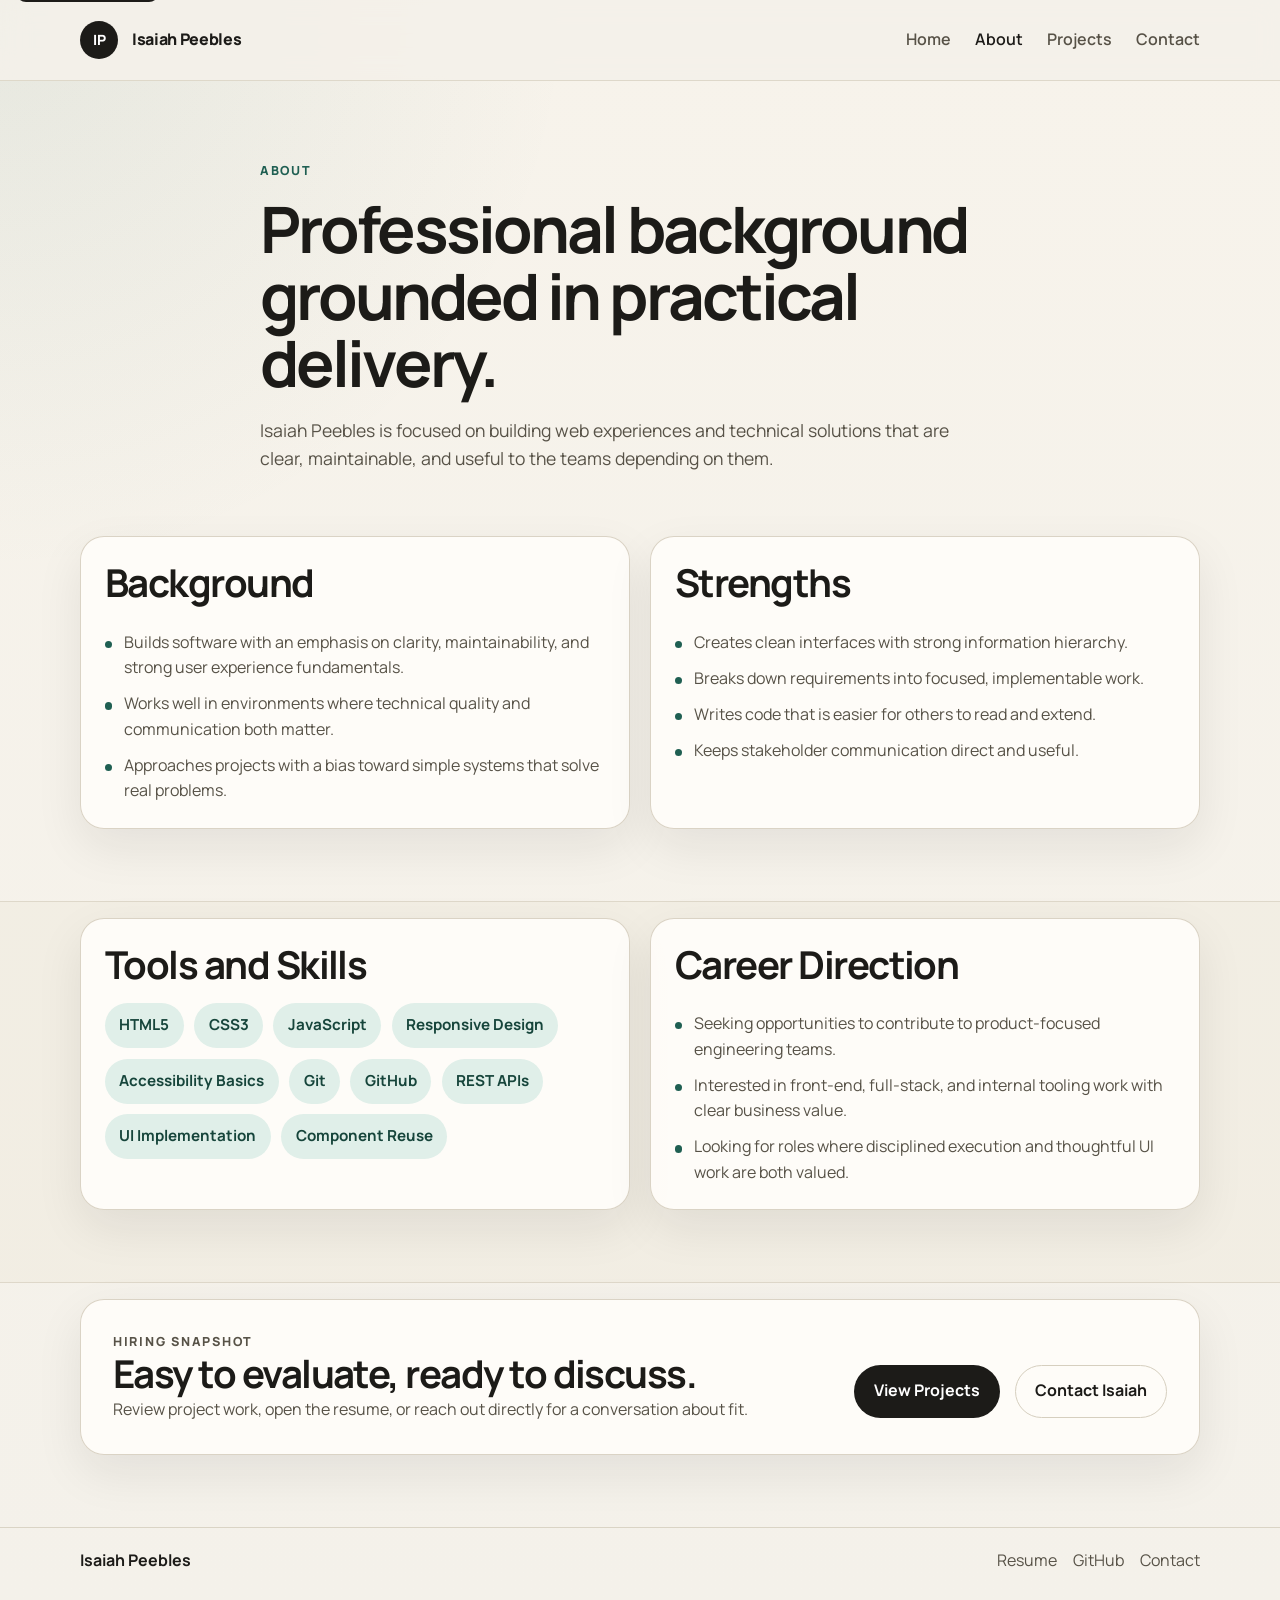
==== about.html @ ed0a2c2c "add initial website structure" ====
<!DOCTYPE html>
<html lang="en">
<head>
  <meta charset="UTF-8">
  <meta name="viewport" content="width=device-width, initial-scale=1.0">
  <meta name="description" content="Learn more about Isaiah Peebles, his strengths, tools, and professional direction.">
  <title>About | Isaiah Peebles</title>
  <link rel="preconnect" href="https://fonts.googleapis.com">
  <link rel="preconnect" href="https://fonts.gstatic.com" crossorigin>
  <link href="https://fonts.googleapis.com/css2?family=Manrope:wght@400;500;600;700;800&display=swap" rel="stylesheet">
  <link rel="stylesheet" href="css/styles.css">
  <script defer src="js/main.js"></script>
</head>
<body data-page="about">
  <a class="skip-link" href="#main">Skip to content</a>
  <header class="site-header">
    <div class="container header-inner">
      <a class="brand" href="index.html" aria-label="Isaiah Peebles home">
        <span class="brand-mark">IP</span>
        <span class="brand-text">Isaiah Peebles</span>
      </a>
      <button class="nav-toggle" type="button" aria-expanded="false" aria-controls="site-nav" aria-label="Open navigation">
        <span></span>
        <span></span>
        <span></span>
      </button>
      <nav class="site-nav" id="site-nav" aria-label="Primary">
        <a href="index.html">Home</a>
        <a href="about.html">About</a>
        <a href="projects.html">Projects</a>
        <a href="contact.html">Contact</a>
      </nav>
    </div>
  </header>

  <main id="main">
    <section class="page-hero">
      <div class="container narrow">
        <p class="eyebrow">About</p>
        <h1>Professional background grounded in practical delivery.</h1>
        <p class="lead">
          Isaiah Peebles is focused on building web experiences and technical solutions that are clear, maintainable, and useful to the teams depending on them.
        </p>
      </div>
    </section>

    <section class="section">
      <div class="container two-column">
        <article class="content-block">
          <h2>Background</h2>
          <ul class="detail-list">
            <li>Builds software with an emphasis on clarity, maintainability, and strong user experience fundamentals.</li>
            <li>Works well in environments where technical quality and communication both matter.</li>
            <li>Approaches projects with a bias toward simple systems that solve real problems.</li>
          </ul>
        </article>
        <article class="content-block">
          <h2>Strengths</h2>
          <ul class="detail-list">
            <li>Creates clean interfaces with strong information hierarchy.</li>
            <li>Breaks down requirements into focused, implementable work.</li>
            <li>Writes code that is easier for others to read and extend.</li>
            <li>Keeps stakeholder communication direct and useful.</li>
          </ul>
        </article>
      </div>
    </section>

    <section class="section section-muted">
      <div class="container two-column">
        <article class="content-block">
          <h2>Tools and Skills</h2>
          <ul class="chip-list">
            <li>HTML5</li>
            <li>CSS3</li>
            <li>JavaScript</li>
            <li>Responsive Design</li>
            <li>Accessibility Basics</li>
            <li>Git</li>
            <li>GitHub</li>
            <li>REST APIs</li>
            <li>UI Implementation</li>
            <li>Component Reuse</li>
          </ul>
        </article>
        <article class="content-block">
          <h2>Career Direction</h2>
          <ul class="detail-list">
            <li>Seeking opportunities to contribute to product-focused engineering teams.</li>
            <li>Interested in front-end, full-stack, and internal tooling work with clear business value.</li>
            <li>Looking for roles where disciplined execution and thoughtful UI work are both valued.</li>
          </ul>
        </article>
      </div>
    </section>

    <section class="section">
      <div class="container callout">
        <div>
          <p class="eyebrow">Hiring Snapshot</p>
          <h2>Easy to evaluate, ready to discuss.</h2>
          <p>Review project work, open the resume, or reach out directly for a conversation about fit.</p>
        </div>
        <div class="callout-actions">
          <a class="button button-primary" href="projects.html">View Projects</a>
          <a class="button button-secondary" href="contact.html">Contact Isaiah</a>
        </div>
      </div>
    </section>
  </main>

  <footer class="site-footer">
    <div class="container footer-inner">
      <p>Isaiah Peebles</p>
      <div class="footer-links">
        <a href="assets/resume.pdf" target="_blank" rel="noopener">Resume</a>
        <a href="https://github.com/your-github-username" target="_blank" rel="noopener">GitHub</a>
        <a href="contact.html">Contact</a>
      </div>
    </div>
  </footer>
</body>
</html>
---- css/styles.css ----
:root {
  --bg: #f4f1ea;
  --surface: #fffdfa;
  --surface-strong: #ffffff;
  --surface-muted: #ece6da;
  --text: #1c1b18;
  --text-soft: #575247;
  --line: #d6cfbf;
  --accent: #1f5f52;
  --accent-strong: #16453b;
  --accent-soft: #e0efe9;
  --shadow: 0 18px 48px rgba(28, 27, 24, 0.08);
  --radius-lg: 24px;
  --radius-md: 16px;
  --radius-sm: 10px;
  --container: 1120px;
}

*,
*::before,
*::after {
  box-sizing: border-box;
}

html {
  scroll-behavior: smooth;
}

body {
  margin: 0;
  font-family: "Manrope", sans-serif;
  background:
    radial-gradient(circle at top left, rgba(31, 95, 82, 0.08), transparent 28%),
    linear-gradient(180deg, #f7f3eb 0%, #f4f1ea 100%);
  color: var(--text);
  line-height: 1.6;
}

img {
  max-width: 100%;
  display: block;
}

a {
  color: inherit;
  text-decoration: none;
}

button,
input,
textarea {
  font: inherit;
}

.skip-link {
  position: absolute;
  left: 1rem;
  top: -3rem;
  background: var(--text);
  color: #fff;
  padding: 0.75rem 1rem;
  border-radius: var(--radius-sm);
  z-index: 100;
}

.skip-link:focus {
  top: 1rem;
}

.container {
  width: min(calc(100% - 2rem), var(--container));
  margin: 0 auto;
}

.narrow {
  max-width: 760px;
}

.site-header {
  position: sticky;
  top: 0;
  z-index: 20;
  backdrop-filter: blur(14px);
  background: rgba(244, 241, 234, 0.88);
  border-bottom: 1px solid rgba(214, 207, 191, 0.75);
}

.header-inner {
  display: flex;
  align-items: center;
  justify-content: space-between;
  min-height: 80px;
  gap: 1rem;
}

.brand {
  display: inline-flex;
  align-items: center;
  gap: 0.85rem;
  font-weight: 800;
  letter-spacing: -0.02em;
}

.brand-mark {
  display: inline-grid;
  place-items: center;
  width: 2.4rem;
  height: 2.4rem;
  border-radius: 50%;
  background: var(--text);
  color: #fff;
  font-size: 0.88rem;
}

.brand-text {
  font-size: 1rem;
}

.site-nav {
  display: flex;
  align-items: center;
  gap: 1.5rem;
}

.site-nav a {
  color: var(--text-soft);
  font-weight: 600;
}

.site-nav a:hover,
.site-nav a:focus-visible,
.site-nav a.is-active {
  color: var(--text);
}

.nav-toggle {
  display: none;
  width: 3rem;
  height: 3rem;
  border: 1px solid var(--line);
  border-radius: 50%;
  background: var(--surface);
  padding: 0.7rem;
  cursor: pointer;
}

.nav-toggle span {
  display: block;
  width: 100%;
  height: 2px;
  margin: 0.22rem 0;
  background: var(--text);
}

.hero,
.page-hero {
  padding: 5rem 0 3rem;
}

.hero-grid {
  display: grid;
  grid-template-columns: minmax(0, 1.45fr) minmax(280px, 0.95fr);
  gap: 2rem;
  align-items: stretch;
}

.hero-copy h1,
.page-hero h1 {
  margin: 0;
  font-size: clamp(2.3rem, 5vw, 4.6rem);
  line-height: 1.05;
  letter-spacing: -0.045em;
}

.hero-text,
.lead {
  margin: 1.25rem 0 0;
  font-size: 1.1rem;
  color: var(--text-soft);
  max-width: 64ch;
}

.eyebrow {
  margin: 0 0 0.85rem;
  text-transform: uppercase;
  letter-spacing: 0.14em;
  font-size: 0.78rem;
  font-weight: 800;
  color: var(--accent);
}

.hero-actions,
.callout-actions {
  display: flex;
  flex-wrap: wrap;
  gap: 0.9rem;
  margin-top: 1.75rem;
}

.button {
  display: inline-flex;
  align-items: center;
  justify-content: center;
  min-height: 3rem;
  padding: 0.8rem 1.2rem;
  border-radius: 999px;
  border: 1px solid transparent;
  font-weight: 700;
  transition: transform 0.18s ease, background-color 0.18s ease, border-color 0.18s ease;
}

.button:hover,
.button:focus-visible {
  transform: translateY(-1px);
}

.button-primary {
  background: var(--text);
  color: #fff;
}

.button-primary:hover,
.button-primary:focus-visible {
  background: #0d0d0b;
}

.button-secondary {
  background: transparent;
  border-color: var(--line);
  color: var(--text);
}

.button-secondary:hover,
.button-secondary:focus-visible {
  background: rgba(255, 255, 255, 0.55);
}

.hero-points,
.meta-list,
.detail-list,
.contact-list {
  margin: 1.5rem 0 0;
  padding: 0;
  list-style: none;
}

.hero-points li,
.meta-list li,
.detail-list li {
  position: relative;
  padding-left: 1.2rem;
  color: var(--text-soft);
}

.hero-points li + li,
.meta-list li + li,
.detail-list li + li {
  margin-top: 0.65rem;
}

.hero-points li::before,
.meta-list li::before,
.detail-list li::before {
  content: "";
  position: absolute;
  left: 0;
  top: 0.7rem;
  width: 0.45rem;
  height: 0.45rem;
  border-radius: 50%;
  background: var(--accent);
}

.panel-card,
.card,
.skill-card,
.content-block,
.project-card,
.contact-card,
.callout {
  background: rgba(255, 253, 250, 0.9);
  border: 1px solid rgba(214, 207, 191, 0.9);
  border-radius: var(--radius-lg);
  box-shadow: var(--shadow);
}

.panel-card,
.content-block,
.contact-card {
  padding: 1.5rem;
}

.panel-label,
.card-tag {
  margin: 0 0 0.85rem;
  font-size: 0.82rem;
  font-weight: 800;
  color: var(--accent);
  text-transform: uppercase;
  letter-spacing: 0.12em;
}

.stat-list {
  list-style: none;
  margin: 0;
  padding: 0;
}

.stat-list li + li {
  margin-top: 1rem;
  padding-top: 1rem;
  border-top: 1px solid var(--line);
}

.stat-list strong,
.contact-list span {
  display: block;
  margin-bottom: 0.2rem;
}

.stat-list span,
.contact-list a,
.form-note {
  color: var(--text-soft);
}

.section {
  padding: 1rem 0 4.5rem;
}

.section-muted {
  background: rgba(236, 230, 218, 0.42);
  border-top: 1px solid rgba(214, 207, 191, 0.7);
  border-bottom: 1px solid rgba(214, 207, 191, 0.7);
}

.section-heading {
  display: flex;
  align-items: end;
  justify-content: space-between;
  gap: 1rem;
  margin-bottom: 1.5rem;
}

.section-heading h2,
.content-block h2,
.contact-card h2,
.project-head h2,
.callout h2 {
  margin: 0;
  font-size: clamp(1.6rem, 3vw, 2.4rem);
  line-height: 1.15;
  letter-spacing: -0.04em;
}

.text-link {
  font-weight: 700;
  color: var(--accent-strong);
}

.card-grid,
.skill-grid,
.two-column,
.contact-grid {
  display: grid;
  gap: 1.25rem;
}

.card-grid {
  grid-template-columns: repeat(3, minmax(0, 1fr));
}

.skill-grid,
.two-column,
.contact-grid {
  grid-template-columns: repeat(2, minmax(0, 1fr));
}

.card,
.skill-card {
  padding: 1.5rem;
}

.card h3,
.skill-card h3,
.project-grid h3 {
  margin: 0 0 0.7rem;
  font-size: 1.1rem;
}

.card p,
.skill-card p,
.project-grid p,
.content-block p,
.callout p {
  margin: 0;
  color: var(--text-soft);
}

.chip-list {
  display: flex;
  flex-wrap: wrap;
  gap: 0.65rem;
  list-style: none;
  padding: 0;
  margin: 1rem 0 0;
}

.chip-list li {
  padding: 0.65rem 0.9rem;
  border-radius: 999px;
  background: var(--accent-soft);
  color: var(--accent-strong);
  font-weight: 700;
  font-size: 0.95rem;
}

.callout {
  display: flex;
  align-items: center;
  justify-content: space-between;
  gap: 1.5rem;
  padding: 2rem;
}

.project-list {
  display: grid;
  gap: 1.5rem;
}

.project-card {
  padding: 1.75rem;
}

.project-head {
  margin-bottom: 1.25rem;
}

.project-grid {
  display: grid;
  grid-template-columns: repeat(2, minmax(0, 1fr));
  gap: 1.25rem;
}

.project-grid div {
  padding: 1.1rem;
  border-radius: var(--radius-md);
  background: rgba(255, 255, 255, 0.72);
  border: 1px solid rgba(214, 207, 191, 0.8);
}

.contact-list li + li {
  margin-top: 1rem;
}

.contact-form {
  display: grid;
  gap: 0.85rem;
  margin-top: 1rem;
}

.contact-form label {
  font-weight: 700;
}

.contact-form input,
.contact-form textarea {
  width: 100%;
  padding: 0.85rem 1rem;
  border-radius: 14px;
  border: 1px solid var(--line);
  background: var(--surface-strong);
  color: var(--text);
}

.contact-form input:focus,
.contact-form textarea:focus {
  outline: 2px solid rgba(31, 95, 82, 0.22);
  border-color: var(--accent);
}

.site-footer {
  border-top: 1px solid rgba(214, 207, 191, 0.85);
  padding: 1.25rem 0 2rem;
}

.footer-inner {
  display: flex;
  align-items: center;
  justify-content: space-between;
  gap: 1rem;
}

.footer-inner p {
  margin: 0;
  font-weight: 700;
}

.footer-links {
  display: flex;
  flex-wrap: wrap;
  gap: 1rem;
  color: var(--text-soft);
}

@media (max-width: 900px) {
  .hero-grid,
  .card-grid,
  .skill-grid,
  .two-column,
  .project-grid,
  .contact-grid,
  .callout {
    grid-template-columns: 1fr;
  }

  .callout {
    display: grid;
  }
}

@media (max-width: 760px) {
  .nav-toggle {
    display: inline-block;
  }

  .site-nav {
    position: absolute;
    left: 1rem;
    right: 1rem;
    top: calc(100% + 0.75rem);
    display: none;
    flex-direction: column;
    align-items: flex-start;
    padding: 1rem;
    background: rgba(255, 253, 250, 0.98);
    border: 1px solid var(--line);
    border-radius: var(--radius-md);
    box-shadow: var(--shadow);
  }

  .site-nav.is-open {
    display: flex;
  }

  .section-heading,
  .footer-inner {
    align-items: flex-start;
    flex-direction: column;
  }

  .hero,
  .page-hero {
    padding-top: 3.75rem;
  }
}

@media (max-width: 520px) {
  .container {
    width: min(calc(100% - 1.25rem), var(--container));
  }

  .panel-card,
  .card,
  .skill-card,
  .content-block,
  .project-card,
  .contact-card,
  .callout {
    padding: 1.2rem;
    border-radius: 20px;
  }
}
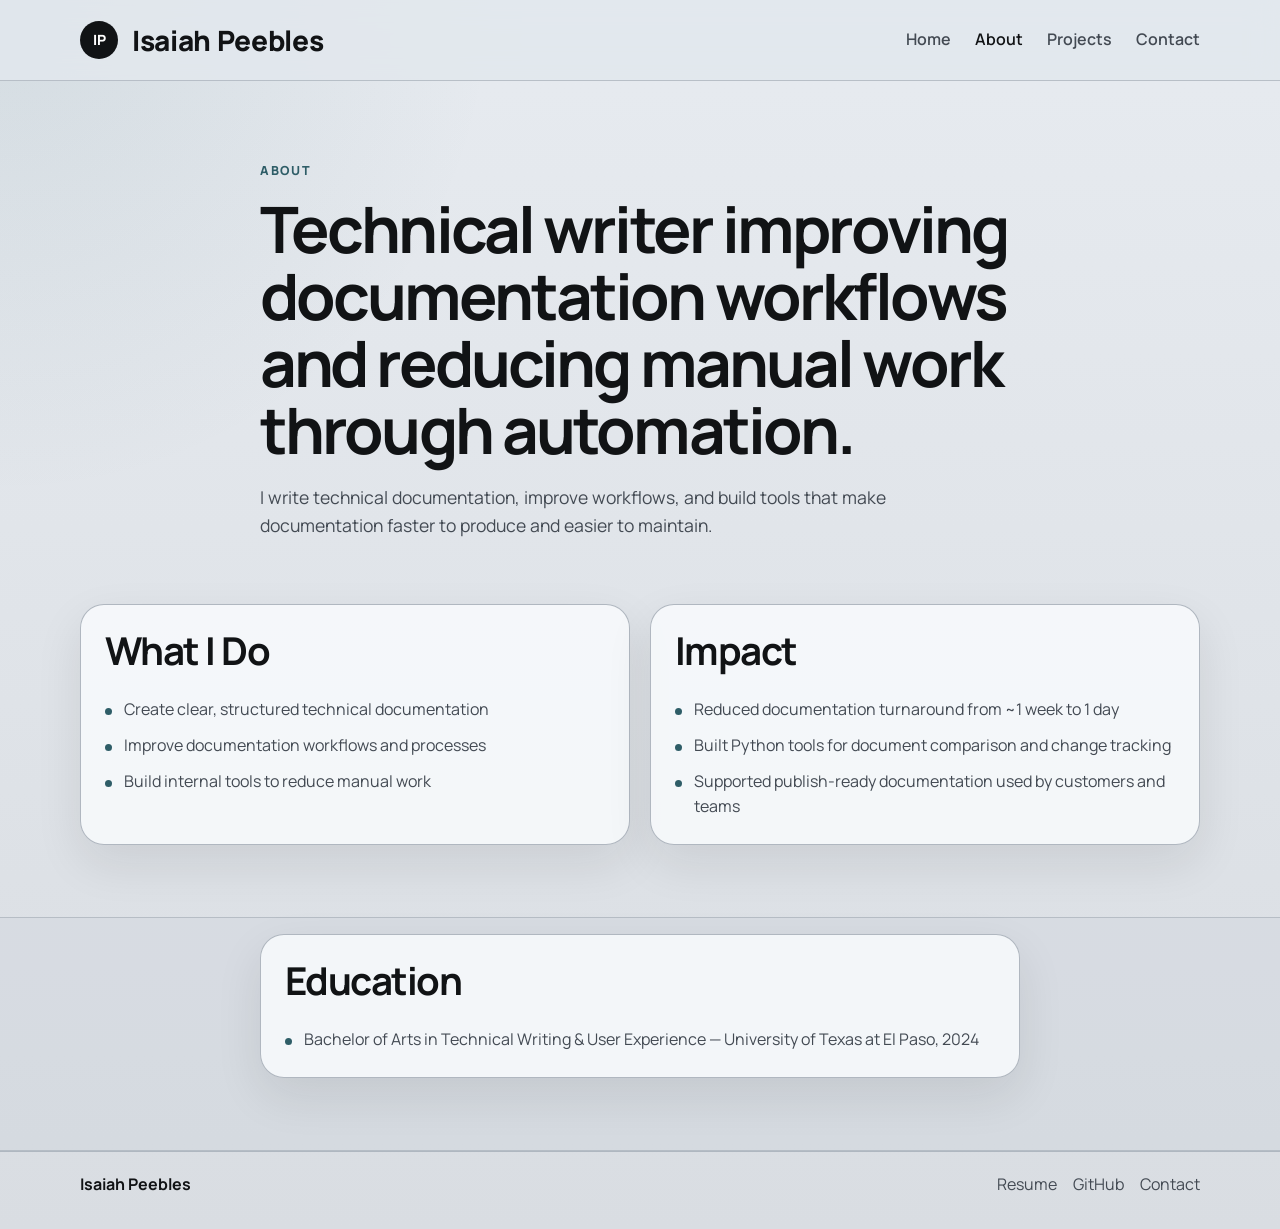
==== commit f85fb974: "Updated Content within webpage." ====
--- a/about.html
+++ b/about.html
@@ -1,123 +1,109 @@
-<!DOCTYPE html>
+<!doctype html>
 <html lang="en">
-<head>
-  <meta charset="UTF-8">
-  <meta name="viewport" content="width=device-width, initial-scale=1.0">
-  <meta name="description" content="Learn more about Isaiah Peebles, his strengths, tools, and professional direction.">
-  <title>About | Isaiah Peebles</title>
-  <link rel="preconnect" href="https://fonts.googleapis.com">
-  <link rel="preconnect" href="https://fonts.gstatic.com" crossorigin>
-  <link href="https://fonts.googleapis.com/css2?family=Manrope:wght@400;500;600;700;800&display=swap" rel="stylesheet">
-  <link rel="stylesheet" href="css/styles.css">
-  <script defer src="js/main.js"></script>
-</head>
-<body data-page="about">
-  <a class="skip-link" href="#main">Skip to content</a>
-  <header class="site-header">
-    <div class="container header-inner">
-      <a class="brand" href="index.html" aria-label="Isaiah Peebles home">
-        <span class="brand-mark">IP</span>
-        <span class="brand-text">Isaiah Peebles</span>
-      </a>
-      <button class="nav-toggle" type="button" aria-expanded="false" aria-controls="site-nav" aria-label="Open navigation">
-        <span></span>
-        <span></span>
-        <span></span>
-      </button>
-      <nav class="site-nav" id="site-nav" aria-label="Primary">
-        <a href="index.html">Home</a>
-        <a href="about.html">About</a>
-        <a href="projects.html">Projects</a>
-        <a href="contact.html">Contact</a>
-      </nav>
-    </div>
-  </header>
+  <head>
+    <meta charset="UTF-8" />
+    <meta name="viewport" content="width=device-width, initial-scale=1.0" />
+    <meta
+      name="description"
+      content="Isaiah Peebles — Technical writer focused on documentation, workflow improvement, and automation."
+    />
+    <title>About | Isaiah Peebles</title>
+    <link rel="preconnect" href="https://fonts.googleapis.com" />
+    <link rel="preconnect" href="https://fonts.gstatic.com" crossorigin />
+    <link
+      href="https://fonts.googleapis.com/css2?family=Manrope:wght@400;500;600;700;800&display=swap"
+      rel="stylesheet"
+    />
+    <link rel="stylesheet" href="css/styles.css" />
+    <script defer src="js/main.js"></script>
+  </head>
+  <body data-page="about">
+    <header class="site-header">
+      <div class="container header-inner">
+        <a class="brand" href="index.html">
+          <span class="brand-mark">IP</span>
+          <span class="brand-text">Isaiah Peebles</span>
+        </a>
+        <button class="nav-toggle" type="button">
+          <span></span>
+          <span></span>
+          <span></span>
+        </button>
+        <nav class="site-nav">
+          <a href="index.html">Home</a>
+          <a href="about.html">About</a>
+          <a href="projects.html">Projects</a>
+          <a href="contact.html">Contact</a>
+        </nav>
+      </div>
+    </header>
 
-  <main id="main">
-    <section class="page-hero">
-      <div class="container narrow">
-        <p class="eyebrow">About</p>
-        <h1>Professional background grounded in practical delivery.</h1>
-        <p class="lead">
-          Isaiah Peebles is focused on building web experiences and technical solutions that are clear, maintainable, and useful to the teams depending on them.
-        </p>
-      </div>
-    </section>
+    <main id="main">
+      <section class="page-hero">
+        <div class="container narrow">
+          <p class="eyebrow">About</p>
+          <h1>
+            Technical writer improving documentation workflows and reducing
+            manual work through automation.
+          </h1>
+          <p class="lead">
+            I write technical documentation, improve workflows, and build tools
+            that make documentation faster to produce and easier to maintain.
+          </p>
+        </div>
+      </section>
 
-    <section class="section">
-      <div class="container two-column">
-        <article class="content-block">
-          <h2>Background</h2>
-          <ul class="detail-list">
-            <li>Builds software with an emphasis on clarity, maintainability, and strong user experience fundamentals.</li>
-            <li>Works well in environments where technical quality and communication both matter.</li>
-            <li>Approaches projects with a bias toward simple systems that solve real problems.</li>
-          </ul>
-        </article>
-        <article class="content-block">
-          <h2>Strengths</h2>
-          <ul class="detail-list">
-            <li>Creates clean interfaces with strong information hierarchy.</li>
-            <li>Breaks down requirements into focused, implementable work.</li>
-            <li>Writes code that is easier for others to read and extend.</li>
-            <li>Keeps stakeholder communication direct and useful.</li>
-          </ul>
-        </article>
-      </div>
-    </section>
+      <section class="section">
+        <div class="container two-column">
+          <article class="content-block">
+            <h2>What I Do</h2>
+            <ul class="detail-list">
+              <li>Create clear, structured technical documentation</li>
+              <li>Improve documentation workflows and processes</li>
+              <li>Build internal tools to reduce manual work</li>
+            </ul>
+          </article>
 
-    <section class="section section-muted">
-      <div class="container two-column">
-        <article class="content-block">
-          <h2>Tools and Skills</h2>
-          <ul class="chip-list">
-            <li>HTML5</li>
-            <li>CSS3</li>
-            <li>JavaScript</li>
-            <li>Responsive Design</li>
-            <li>Accessibility Basics</li>
-            <li>Git</li>
-            <li>GitHub</li>
-            <li>REST APIs</li>
-            <li>UI Implementation</li>
-            <li>Component Reuse</li>
-          </ul>
-        </article>
-        <article class="content-block">
-          <h2>Career Direction</h2>
-          <ul class="detail-list">
-            <li>Seeking opportunities to contribute to product-focused engineering teams.</li>
-            <li>Interested in front-end, full-stack, and internal tooling work with clear business value.</li>
-            <li>Looking for roles where disciplined execution and thoughtful UI work are both valued.</li>
-          </ul>
-        </article>
-      </div>
-    </section>
+          <article class="content-block">
+            <h2>Impact</h2>
+            <ul class="detail-list">
+              <li>Reduced documentation turnaround from ~1 week to 1 day</li>
+              <li>
+                Built Python tools for document comparison and change tracking
+              </li>
+              <li>
+                Supported publish-ready documentation used by customers and
+                teams
+              </li>
+            </ul>
+          </article>
+        </div>
+      </section>
 
-    <section class="section">
-      <div class="container callout">
-        <div>
-          <p class="eyebrow">Hiring Snapshot</p>
-          <h2>Easy to evaluate, ready to discuss.</h2>
-          <p>Review project work, open the resume, or reach out directly for a conversation about fit.</p>
+      <section class="section section-muted">
+        <div class="container narrow">
+          <article class="content-block">
+            <h2>Education</h2>
+            <ul class="detail-list">
+              <li>
+                Bachelor of Arts in Technical Writing & User Experience —
+                University of Texas at El Paso, 2024
+              </li>
+            </ul>
+          </article>
         </div>
-        <div class="callout-actions">
-          <a class="button button-primary" href="projects.html">View Projects</a>
-          <a class="button button-secondary" href="contact.html">Contact Isaiah</a>
+      </section>
+    </main>
+
+    <footer class="site-footer">
+      <div class="container footer-inner">
+        <p>Isaiah Peebles</p>
+        <div class="footer-links">
+          <a href="Resume(2026).pdf" target="_blank">Resume</a>
+          <a href="https://github.com/IsaiahPeebles" target="_blank">GitHub</a>
+          <a href="contact.html">Contact</a>
         </div>
       </div>
-    </section>
-  </main>
-
-  <footer class="site-footer">
-    <div class="container footer-inner">
-      <p>Isaiah Peebles</p>
-      <div class="footer-links">
-        <a href="assets/resume.pdf" target="_blank" rel="noopener">Resume</a>
-        <a href="https://github.com/your-github-username" target="_blank" rel="noopener">GitHub</a>
-        <a href="contact.html">Contact</a>
-      </div>
-    </div>
-  </footer>
-</body>
+    </footer>
+  </body>
 </html>
--- a/css/styles.css
+++ b/css/styles.css
@@ -1,15 +1,15 @@
 :root {
-  --bg: #f4f1ea;
-  --surface: #fffdfa;
-  --surface-strong: #ffffff;
-  --surface-muted: #ece6da;
-  --text: #1c1b18;
-  --text-soft: #575247;
-  --line: #d6cfbf;
-  --accent: #1f5f52;
-  --accent-strong: #16453b;
-  --accent-soft: #e0efe9;
-  --shadow: 0 18px 48px rgba(28, 27, 24, 0.08);
+  --bg: #d9dde2;
+  --surface: #eef1f4;
+  --surface-strong: #f8fafc;
+  --surface-muted: #c9d0d8;
+  --text: #111315;
+  --text-soft: #434a53;
+  --line: #a9b1ba;
+  --accent: #2e5d67;
+  --accent-strong: #1f434a;
+  --accent-soft: #dce8eb;
+  --shadow: 0 18px 48px rgba(17, 19, 21, 0.09);
   --radius-lg: 24px;
   --radius-md: 16px;
   --radius-sm: 10px;
@@ -30,8 +30,8 @@
   margin: 0;
   font-family: "Manrope", sans-serif;
   background:
-    radial-gradient(circle at top left, rgba(31, 95, 82, 0.08), transparent 28%),
-    linear-gradient(180deg, #f7f3eb 0%, #f4f1ea 100%);
+    radial-gradient(circle at top left, rgba(46, 93, 103, 0.1), transparent 28%),
+    linear-gradient(180deg, #e7ebf0 0%, #d9dde2 100%);
   color: var(--text);
   line-height: 1.6;
 }
@@ -81,8 +81,8 @@
   top: 0;
   z-index: 20;
   backdrop-filter: blur(14px);
-  background: rgba(244, 241, 234, 0.88);
-  border-bottom: 1px solid rgba(214, 207, 191, 0.75);
+  background: rgba(226, 231, 237, 0.88);
+  border-bottom: 1px solid rgba(169, 177, 186, 0.75);
 }
 
 .header-inner {
@@ -113,7 +113,7 @@
 }
 
 .brand-text {
-  font-size: 1rem;
+  font-size: 1.75rem;
 }
 
 .site-nav {
@@ -278,8 +278,8 @@
 .project-card,
 .contact-card,
 .callout {
-  background: rgba(255, 253, 250, 0.9);
-  border: 1px solid rgba(214, 207, 191, 0.9);
+  background: rgba(248, 250, 252, 0.88);
+  border: 1px solid rgba(169, 177, 186, 0.9);
   border-radius: var(--radius-lg);
   box-shadow: var(--shadow);
 }
@@ -329,9 +329,9 @@
 }
 
 .section-muted {
-  background: rgba(236, 230, 218, 0.42);
-  border-top: 1px solid rgba(214, 207, 191, 0.7);
-  border-bottom: 1px solid rgba(214, 207, 191, 0.7);
+  background: rgba(201, 208, 216, 0.32);
+  border-top: 1px solid rgba(169, 177, 186, 0.7);
+  border-bottom: 1px solid rgba(169, 177, 186, 0.7);
 }
 
 .section-heading {
@@ -445,8 +445,8 @@
 .project-grid div {
   padding: 1.1rem;
   border-radius: var(--radius-md);
-  background: rgba(255, 255, 255, 0.72);
-  border: 1px solid rgba(214, 207, 191, 0.8);
+  background: rgba(248, 250, 252, 0.78);
+  border: 1px solid rgba(169, 177, 186, 0.8);
 }
 
 .contact-list li + li {
@@ -480,7 +480,7 @@
 }
 
 .site-footer {
-  border-top: 1px solid rgba(214, 207, 191, 0.85);
+  border-top: 1px solid rgba(169, 177, 186, 0.85);
   padding: 1.25rem 0 2rem;
 }
 
@@ -533,7 +533,7 @@
     flex-direction: column;
     align-items: flex-start;
     padding: 1rem;
-    background: rgba(255, 253, 250, 0.98);
+    background: rgba(238, 241, 244, 0.98);
     border: 1px solid var(--line);
     border-radius: var(--radius-md);
     box-shadow: var(--shadow);
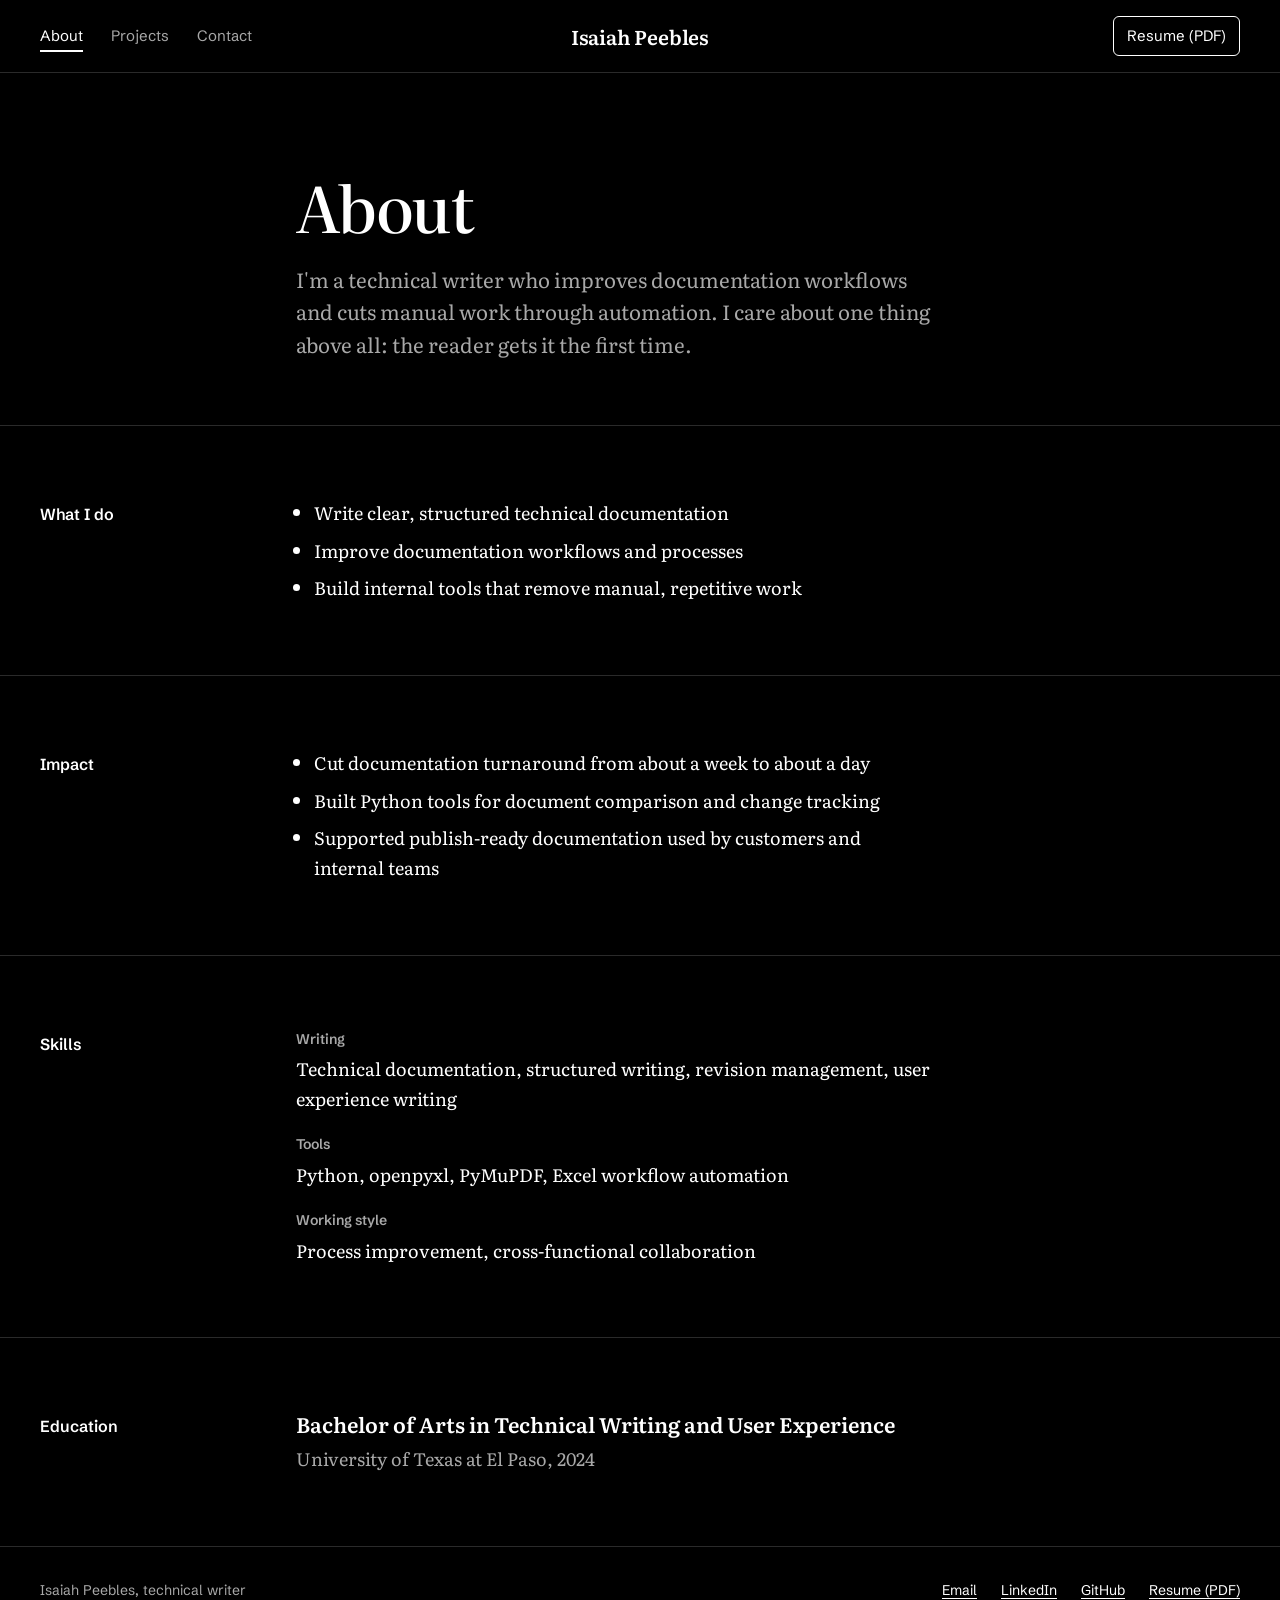
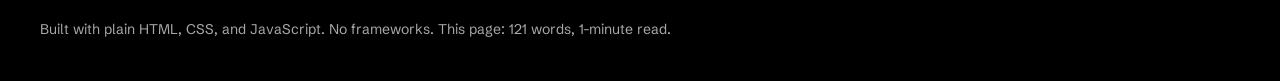
==== commit cc4aeed2: "Overhauled website redid a lot of stuff" ====
--- a/about.html
+++ b/about.html
@@ -1,108 +1,162 @@
 <!doctype html>
 <html lang="en">
   <head>
-    <meta charset="UTF-8" />
-    <meta name="viewport" content="width=device-width, initial-scale=1.0" />
+    <meta charset="utf-8" />
+    <meta name="viewport" content="width=device-width, initial-scale=1" />
+    <meta name="color-scheme" content="dark" />
+    <script>
+      document.documentElement.classList.add("js");
+      if (document.prerendering) {
+        document.documentElement.classList.add("prerendering");
+        document.addEventListener(
+          "prerenderingchange",
+          () => document.documentElement.classList.remove("prerendering"),
+          { once: true }
+        );
+      }
+    </script>
     <meta
       name="description"
-      content="Isaiah Peebles — Technical writer focused on documentation, workflow improvement, and automation."
+      content="About Isaiah Peebles: technical writer focused on documentation, workflow improvement, and automation."
     />
     <title>About | Isaiah Peebles</title>
+    <link
+      rel="icon"
+      href="data:image/svg+xml,%3Csvg xmlns='http://www.w3.org/2000/svg' viewBox='0 0 32 32'%3E%3Crect width='32' height='32' rx='6' fill='%23000'/%3E%3Ctext x='16' y='20' font-family='Georgia,serif' font-size='14' font-weight='700' fill='%23fff' text-anchor='middle'%3EIP%3C/text%3E%3Cpath d='M9 24h14' stroke='%23fff' stroke-width='2'/%3E%3C/svg%3E"
+    />
     <link rel="preconnect" href="https://fonts.googleapis.com" />
     <link rel="preconnect" href="https://fonts.gstatic.com" crossorigin />
     <link
-      href="https://fonts.googleapis.com/css2?family=Manrope:wght@400;500;600;700;800&display=swap"
+      href="https://fonts.googleapis.com/css2?family=Literata:ital,opsz,wght@0,7..72,400..700;1,7..72,400&family=Schibsted+Grotesk:wght@400..700&display=swap"
       rel="stylesheet"
     />
-    <link rel="stylesheet" href="css/styles.css" />
-    <script defer src="js/main.js"></script>
+    <link rel="stylesheet" href="css/styles.css?v=5" />
+    <script defer src="js/main.js?v=5"></script>
+    <link rel="expect" href="#main" blocking="render" />
+    <script type="speculationrules">
+      {
+        "prerender": [
+          {
+            "where": {
+              "and": [
+                { "href_matches": "/*" },
+                { "not": { "href_matches": "/*.pdf" } }
+              ]
+            },
+            "eagerness": "moderate"
+          }
+        ]
+      }
+    </script>
   </head>
-  <body data-page="about">
+  <body>
+    <a class="skip-link" href="#main">Skip to content</a>
+
     <header class="site-header">
       <div class="container header-inner">
-        <a class="brand" href="index.html">
-          <span class="brand-mark">IP</span>
-          <span class="brand-text">Isaiah Peebles</span>
-        </a>
-        <button class="nav-toggle" type="button">
-          <span></span>
-          <span></span>
-          <span></span>
-        </button>
-        <nav class="site-nav">
-          <a href="index.html">Home</a>
-          <a href="about.html">About</a>
+        <a class="brand" href="index.html">Isaiah Peebles</a>
+        <nav class="site-nav" id="site-nav" aria-label="Primary">
+          <a href="about.html" aria-current="page">About<span class="nav-marker" aria-hidden="true"></span></a>
           <a href="projects.html">Projects</a>
           <a href="contact.html">Contact</a>
+          <a class="nav-resume" href="assets/resume.pdf" target="_blank" rel="noopener">Resume (PDF)</a>
         </nav>
+        <button
+          class="nav-toggle"
+          type="button"
+          aria-expanded="false"
+          aria-controls="site-nav"
+        >
+          Menu
+        </button>
       </div>
     </header>
 
     <main id="main">
-      <section class="page-hero">
-        <div class="container narrow">
-          <p class="eyebrow">About</p>
-          <h1>
-            Technical writer improving documentation workflows and reducing
-            manual work through automation.
-          </h1>
-          <p class="lead">
-            I write technical documentation, improve workflows, and build tools
-            that make documentation faster to produce and easier to maintain.
-          </p>
+      <section class="page-intro">
+        <div class="container doc-row">
+          <div class="doc-body doc-body--offset">
+            <h1>About</h1>
+            <p class="lead">
+              I'm a technical writer who improves documentation workflows and
+              cuts manual work through automation. I care about one thing above all: the reader gets it the first time.
+            </p>
+          </div>
         </div>
       </section>
 
-      <section class="section">
-        <div class="container two-column">
-          <article class="content-block">
-            <h2>What I Do</h2>
-            <ul class="detail-list">
-              <li>Create clear, structured technical documentation</li>
+      <div class="pane-content">
+
+      <section class="section" aria-labelledby="do-title">
+        <div class="container doc-row">
+          <h2 class="side-head" id="do-title">What I do</h2>
+          <div class="doc-body">
+            <ul class="plain-list">
+              <li>Write clear, structured technical documentation</li>
               <li>Improve documentation workflows and processes</li>
-              <li>Build internal tools to reduce manual work</li>
+              <li>Build internal tools that remove manual, repetitive work</li>
             </ul>
-          </article>
-
-          <article class="content-block">
-            <h2>Impact</h2>
-            <ul class="detail-list">
-              <li>Reduced documentation turnaround from ~1 week to 1 day</li>
-              <li>
-                Built Python tools for document comparison and change tracking
-              </li>
-              <li>
-                Supported publish-ready documentation used by customers and
-                teams
-              </li>
-            </ul>
-          </article>
+          </div>
         </div>
       </section>
 
-      <section class="section section-muted">
-        <div class="container narrow">
-          <article class="content-block">
-            <h2>Education</h2>
-            <ul class="detail-list">
-              <li>
-                Bachelor of Arts in Technical Writing & User Experience —
-                University of Texas at El Paso, 2024
-              </li>
+      <section class="section" aria-labelledby="impact-title">
+        <div class="container doc-row">
+          <h2 class="side-head" id="impact-title">Impact</h2>
+          <div class="doc-body">
+            <ul class="plain-list">
+              <li>Cut documentation turnaround from about a week to about a day</li>
+              <li>Built Python tools for document comparison and change tracking</li>
+              <li>Supported publish-ready documentation used by customers and internal teams</li>
             </ul>
-          </article>
+          </div>
         </div>
       </section>
+
+      <section class="section" aria-labelledby="skills-title">
+        <div class="container doc-row">
+          <h2 class="side-head" id="skills-title">Skills</h2>
+          <div class="doc-body">
+            <dl class="skill-list">
+              <div>
+                <dt>Writing</dt>
+                <dd>Technical documentation, structured writing, revision management, user experience writing</dd>
+              </div>
+              <div>
+                <dt>Tools</dt>
+                <dd>Python, openpyxl, PyMuPDF, Excel workflow automation</dd>
+              </div>
+              <div>
+                <dt>Working style</dt>
+                <dd>Process improvement, cross-functional collaboration</dd>
+              </div>
+            </dl>
+          </div>
+        </div>
+      </section>
+
+      <section class="section" aria-labelledby="edu-title">
+        <div class="container doc-row">
+          <h2 class="side-head" id="edu-title">Education</h2>
+          <div class="doc-body">
+            <p class="edu-degree">Bachelor of Arts in Technical Writing and User Experience</p>
+            <p class="edu-school">University of Texas at El Paso, 2024</p>
+          </div>
+        </div>
+      </section>
+      </div>
     </main>
 
     <footer class="site-footer">
       <div class="container footer-inner">
-        <p>Isaiah Peebles</p>
-        <div class="footer-links">
-          <a href="Resume(2026).pdf" target="_blank">Resume</a>
-          <a href="https://github.com/IsaiahPeebles" target="_blank">GitHub</a>
-          <a href="contact.html">Contact</a>
-        </div>
+        <p>Isaiah Peebles, technical writer</p>
+        <ul class="footer-links">
+          <li><a href="mailto:isaiahpeebles001@gmail.com">Email</a></li>
+          <li><a href="https://www.linkedin.com/in/isaiahpeebles/" target="_blank" rel="noopener">LinkedIn</a></li>
+          <li><a href="https://github.com/IsaiahPeebles" target="_blank" rel="noopener">GitHub</a></li>
+          <li><a href="assets/resume.pdf" target="_blank" rel="noopener">Resume (PDF)</a></li>
+        </ul>
+        <p class="colophon" data-colophon></p>
       </div>
     </footer>
   </body>
--- a/css/styles.css
+++ b/css/styles.css
@@ -1,21 +1,25 @@
+/* ---------- Tokens ---------- */
+/* Black background, white type */
 :root {
-  --bg: #d9dde2;
-  --surface: #eef1f4;
-  --surface-strong: #f8fafc;
-  --surface-muted: #c9d0d8;
-  --text: #111315;
-  --text-soft: #434a53;
-  --line: #a9b1ba;
-  --accent: #2e5d67;
-  --accent-strong: #1f434a;
-  --accent-soft: #dce8eb;
-  --shadow: 0 18px 48px rgba(17, 19, 21, 0.09);
-  --radius-lg: 24px;
-  --radius-md: 16px;
-  --radius-sm: 10px;
-  --container: 1120px;
-}
-
+  --bg: #000000;
+  --text: #ffffff;
+  --muted: #a8a8a8;
+  --rule: #2a2a2a;
+  --wash: #141414;
+
+  color-scheme: dark;
+
+  --serif: "Literata", Georgia, "Times New Roman", serif;
+  --sans: "Schibsted Grotesk", system-ui, -apple-system, "Segoe UI", sans-serif;
+
+  --container: 84rem;
+  --gutter: clamp(1rem, 4vw, 2.5rem);
+  --side: 12rem;
+  --measure: 40rem;
+  --radius: 6px;
+}
+
+/* ---------- Base ---------- */
 *,
 *::before,
 *::after {
@@ -23,44 +27,67 @@
 }
 
 html {
-  scroll-behavior: smooth;
+  -webkit-text-size-adjust: 100%;
+  /* 16px on laptops; grows on bigger screens, limited by both width and
+     height so ultrawide monitors don't get oversized text (max 22px) */
+  font-size: clamp(100%, min(62.5% + 0.42vw, 1.7vh), 137.5%);
 }
 
 body {
   margin: 0;
-  font-family: "Manrope", sans-serif;
-  background:
-    radial-gradient(circle at top left, rgba(46, 93, 103, 0.1), transparent 28%),
-    linear-gradient(180deg, #e7ebf0 0%, #d9dde2 100%);
+  background: var(--bg);
   color: var(--text);
-  line-height: 1.6;
-}
-
-img {
-  max-width: 100%;
-  display: block;
+  font-family: var(--serif);
+  font-size: 1.125rem;
+  line-height: 1.65;
+  font-optical-sizing: auto;
+}
+
+h1,
+h2,
+h3 {
+  font-weight: 600;
+  line-height: 1.15;
+  letter-spacing: -0.015em;
+  text-wrap: balance;
+}
+
+p,
+li,
+dd {
+  text-wrap: pretty;
 }
 
 a {
-  color: inherit;
-  text-decoration: none;
-}
-
-button,
-input,
-textarea {
+  color: var(--text);
+  text-decoration-thickness: 1px;
+  text-underline-offset: 0.2em;
+}
+
+a:hover {
+  text-decoration-thickness: 2px;
+}
+
+:focus-visible {
+  outline: 2px solid var(--text);
+  outline-offset: 3px;
+  border-radius: 2px;
+}
+
+button {
   font: inherit;
 }
 
 .skip-link {
   position: absolute;
   left: 1rem;
-  top: -3rem;
+  top: -4rem;
+  z-index: 100;
+  padding: 0.6rem 1rem;
+  border-radius: var(--radius);
   background: var(--text);
-  color: #fff;
-  padding: 0.75rem 1rem;
-  border-radius: var(--radius-sm);
-  z-index: 100;
+  color: var(--bg);
+  font-family: var(--sans);
 }
 
 .skip-link:focus {
@@ -68,424 +95,965 @@
 }
 
 .container {
-  width: min(calc(100% - 2rem), var(--container));
-  margin: 0 auto;
-}
-
-.narrow {
-  max-width: 760px;
-}
-
+  width: min(100% - 2 * var(--gutter), var(--container));
+  margin-inline: auto;
+}
+
+/* ---------- Header ---------- */
 .site-header {
-  position: sticky;
-  top: 0;
-  z-index: 20;
-  backdrop-filter: blur(14px);
-  background: rgba(226, 231, 237, 0.88);
-  border-bottom: 1px solid rgba(169, 177, 186, 0.75);
+  border-bottom: 1px solid var(--rule);
 }
 
 .header-inner {
+  position: relative;
   display: flex;
   align-items: center;
-  justify-content: space-between;
-  min-height: 80px;
   gap: 1rem;
-}
-
+  min-height: 4.5rem;
+}
+
+/* Brand sits in the middle: links on the left, resume on the right */
 .brand {
-  display: inline-flex;
-  align-items: center;
-  gap: 0.85rem;
-  font-weight: 800;
-  letter-spacing: -0.02em;
-}
-
-.brand-mark {
-  display: inline-grid;
-  place-items: center;
-  width: 2.4rem;
-  height: 2.4rem;
-  border-radius: 50%;
-  background: var(--text);
-  color: #fff;
-  font-size: 0.88rem;
-}
-
-.brand-text {
-  font-size: 1.75rem;
+  position: absolute;
+  left: 50%;
+  transform: translateX(-50%);
+  color: var(--text);
+  font-size: 1.25rem;
+  font-weight: 600;
+  letter-spacing: -0.01em;
+  text-decoration: none;
 }
 
 .site-nav {
   display: flex;
+  flex: 1;
   align-items: center;
-  gap: 1.5rem;
+  gap: 1.75rem;
+  font-family: var(--sans);
+  font-size: 0.9375rem;
 }
 
 .site-nav a {
-  color: var(--text-soft);
-  font-weight: 600;
-}
-
-.site-nav a:hover,
-.site-nav a:focus-visible,
-.site-nav a.is-active {
+  padding-block: 0.25rem;
+  color: var(--muted);
+  text-decoration: none;
+}
+
+.site-nav a:hover {
   color: var(--text);
+}
+
+.site-nav a[aria-current="page"] {
+  position: relative;
+  color: var(--text);
+}
+
+/* A real element (not a border) so it can glide between pages */
+.nav-marker {
+  position: absolute;
+  right: 0;
+  bottom: 0;
+  left: 0;
+  height: 2px;
+  background: var(--text);
+  view-transition-name: nav-marker;
+}
+
+.site-nav .nav-resume {
+  margin-left: auto;
+  padding: 0.4rem 0.8rem;
+  border: 1px solid var(--text);
+  border-radius: var(--radius);
+  color: var(--text);
+}
+
+.site-nav .nav-resume:hover {
+  background: var(--text);
+  color: var(--bg);
 }
 
 .nav-toggle {
   display: none;
-  width: 3rem;
-  height: 3rem;
-  border: 1px solid var(--line);
-  border-radius: 50%;
-  background: var(--surface);
-  padding: 0.7rem;
+  margin-left: auto;
+  padding: 0.45rem 0.9rem;
+  border: 1px solid var(--text);
+  border-radius: var(--radius);
+  background: transparent;
+  color: var(--text);
+  font-family: var(--sans);
+  font-size: 0.9375rem;
   cursor: pointer;
 }
 
-.nav-toggle span {
-  display: block;
-  width: 100%;
-  height: 2px;
-  margin: 0.22rem 0;
-  background: var(--text);
-}
-
-.hero,
-.page-hero {
-  padding: 5rem 0 3rem;
-}
-
-.hero-grid {
-  display: grid;
-  grid-template-columns: minmax(0, 1.45fr) minmax(280px, 0.95fr);
-  gap: 2rem;
-  align-items: stretch;
-}
-
-.hero-copy h1,
-.page-hero h1 {
-  margin: 0;
-  font-size: clamp(2.3rem, 5vw, 4.6rem);
-  line-height: 1.05;
-  letter-spacing: -0.045em;
-}
-
-.hero-text,
-.lead {
-  margin: 1.25rem 0 0;
-  font-size: 1.1rem;
-  color: var(--text-soft);
-  max-width: 64ch;
-}
-
-.eyebrow {
-  margin: 0 0 0.85rem;
-  text-transform: uppercase;
-  letter-spacing: 0.14em;
-  font-size: 0.78rem;
-  font-weight: 800;
-  color: var(--accent);
-}
-
-.hero-actions,
-.callout-actions {
+/* ---------- Buttons ---------- */
+.actions {
   display: flex;
   flex-wrap: wrap;
-  gap: 0.9rem;
-  margin-top: 1.75rem;
+  align-items: center;
+  gap: 0.75rem;
+  margin-top: 2rem;
 }
 
 .button {
   display: inline-flex;
   align-items: center;
-  justify-content: center;
-  min-height: 3rem;
-  padding: 0.8rem 1.2rem;
-  border-radius: 999px;
-  border: 1px solid transparent;
-  font-weight: 700;
-  transition: transform 0.18s ease, background-color 0.18s ease, border-color 0.18s ease;
-}
-
-.button:hover,
-.button:focus-visible {
-  transform: translateY(-1px);
+  min-height: 2.875rem;
+  padding: 0.7rem 1.15rem;
+  border: 1px solid var(--text);
+  border-radius: var(--radius);
+  font-family: var(--sans);
+  font-size: 0.9375rem;
+  font-weight: 600;
+  line-height: 1.2;
+  text-decoration: none;
+  cursor: pointer;
+  transition: background-color 0.15s ease, border-color 0.15s ease, color 0.15s ease;
 }
 
 .button-primary {
   background: var(--text);
-  color: #fff;
-}
-
-.button-primary:hover,
-.button-primary:focus-visible {
-  background: #0d0d0b;
+  color: var(--bg);
+}
+
+.button-primary:hover {
+  border-color: var(--muted);
+  background: var(--muted);
 }
 
 .button-secondary {
   background: transparent;
-  border-color: var(--line);
   color: var(--text);
 }
 
-.button-secondary:hover,
-.button-secondary:focus-visible {
-  background: rgba(255, 255, 255, 0.55);
-}
-
-.hero-points,
-.meta-list,
-.detail-list,
-.contact-list {
+.button-secondary:hover {
+  background: var(--wash);
+}
+
+/* ---------- Hero ---------- */
+.hero {
+  position: relative;
+  isolation: isolate;
+  overflow: hidden;
+  display: flex;
+  flex-direction: column;
+  justify-content: center;
+  /* Fill the first screen below the header; the rest waits for a scroll */
+  min-height: calc(100svh - 4.5rem - 1px);
+  padding-block: clamp(2.5rem, 7vh, 6rem) clamp(5.5rem, 12vh, 7rem);
+}
+
+.scroll-cue {
+  position: absolute;
+  bottom: clamp(1.25rem, 3vh, 2rem);
+  left: 50%;
+  display: flex;
+  flex-direction: column;
+  align-items: center;
+  gap: 0.6rem;
+  transform: translateX(-50%);
+  color: var(--muted);
+  font-family: var(--sans);
+  font-size: 0.75rem;
+  letter-spacing: 0.12em;
+  text-decoration: none;
+  text-transform: uppercase;
+}
+
+.scroll-cue:hover {
+  color: var(--text);
+}
+
+.scroll-cue-line {
+  width: 1px;
+  height: 2.5rem;
+  background: linear-gradient(var(--text), transparent);
+  transform-origin: top;
+}
+
+@media (prefers-reduced-motion: no-preference) {
+  html {
+    scroll-behavior: smooth;
+  }
+
+  .scroll-cue-line {
+    animation: cue 2s ease-in-out infinite;
+  }
+
+  /* Sections rise in as they scroll into view */
+  @supports (animation-timeline: view()) {
+    .pane-content .section {
+      animation: rise linear both;
+      animation-timeline: view();
+      animation-range: entry 0% entry 40%;
+    }
+  }
+}
+
+@keyframes cue {
+  0% { transform: scaleY(0); opacity: 1; }
+  60% { transform: scaleY(1); opacity: 1; }
+  100% { transform: scaleY(1); opacity: 0; }
+}
+
+@keyframes rise {
+  from { opacity: 0; transform: translateY(2.5rem); }
+  to { opacity: 1; transform: none; }
+}
+
+/* Perspective grid behind the hero, fading out toward the center */
+.hero-grid {
+  position: absolute;
+  inset: 0;
+  z-index: -1;
+  width: 100%;
+  height: 100%;
+  fill: none;
+  stroke: var(--text);
+  stroke-opacity: 0.16;
+  -webkit-mask-image: radial-gradient(ellipse at var(--vx, 50%) var(--vy, 50%), transparent 15%, #000 75%);
+  mask-image: radial-gradient(ellipse at var(--vx, 50%) var(--vy, 50%), transparent 15%, #000 75%);
+}
+
+.hero-grid path {
+  vector-effect: non-scaling-stroke;
+}
+
+.hero-role {
+  margin: 0 0 1.75rem;
+  color: var(--muted);
+  font-family: var(--sans);
+  font-size: 0.9375rem;
+}
+
+.hero-title {
+  max-width: 22ch;
+  margin: 0;
+  font-size: clamp(2.5rem, 4.6vw, 5.25rem);
+  font-weight: 500;
+  line-height: 1.06;
+  letter-spacing: -0.025em;
+}
+
+.hero-body {
+  margin-top: 2.25rem;
+}
+
+.lead {
+  max-width: var(--measure);
+  margin: 0;
+  color: var(--muted);
+  font-size: clamp(1.125rem, 1.6vw, 1.3125rem);
+  line-height: 1.6;
+}
+
+/* ---------- Hero illustration ----------
+   Default (and reduced-motion) state is the finished edit: clean lines and
+   a checkmark. The loop below only runs when motion is allowed. */
+.hero-layout {
+  display: grid;
+  grid-template-columns: minmax(0, 1.3fr) minmax(0, 0.7fr);
+  column-gap: clamp(2rem, 5vw, 5rem);
+  align-items: center;
+}
+
+.hero-art {
+  position: relative;
+  margin: 0;
+}
+
+/* A soft pool of black behind the drawing so the grid stays quiet there */
+.hero-art::before {
+  position: absolute;
+  inset: -20%;
+  z-index: -1;
+  background: radial-gradient(closest-side, var(--bg) 60%, transparent);
+  content: "";
+}
+
+.hero-art svg {
+  display: block;
+  width: 100%;
+  max-width: 30rem;
+  height: auto;
+  margin-left: auto;
+}
+
+.art-backdrop {
+  fill: var(--wash);
+}
+
+.art-doc,
+.arm-shape,
+.arm-joint {
+  fill: var(--bg);
+  stroke: var(--text);
+  stroke-width: 2.5;
+}
+
+.art-heading,
+.art-line--clean,
+.art-strike,
+.arm-pin {
+  fill: var(--text);
+}
+
+.art-line--wordy {
+  fill: var(--muted);
+}
+
+.art-wordy,
+.art-strikes {
+  opacity: 0;
+}
+
+.art-check {
+  fill: none;
+  stroke: var(--text);
+  stroke-width: 5;
+  stroke-linecap: round;
+  stroke-linejoin: round;
+}
+
+.arm-segment,
+.arm-joints,
+.arm-tool,
+.arm-detail {
+  fill: none;
+  stroke-linecap: round;
+}
+
+.arm-segment {
+  stroke: var(--text);
+  stroke-width: 15;
+}
+
+/* Dark notches give the arm its segmented, mechanical look */
+.arm-joints {
+  stroke: var(--bg);
+  stroke-width: 5;
+  stroke-dasharray: 5 9;
+  stroke-linecap: butt;
+}
+
+.arm-tool,
+.arm-detail {
+  stroke: var(--text);
+  stroke-width: 4;
+}
+
+.arm-tool {
+  stroke-linejoin: round;
+}
+
+.gear-teeth {
+  fill: none;
+  stroke: var(--text);
+  stroke-width: 9;
+  stroke-dasharray: 1 1;
+}
+
+.gear-hub {
+  fill: var(--bg);
+  stroke: var(--text);
+  stroke-width: 3;
+}
+
+@media (prefers-reduced-motion: no-preference) {
+  .art-wordy,
+  .art-strikes {
+    opacity: 1;
+  }
+
+  .art-gear,
+  .art-strike,
+  .art-line--clean {
+    transform-box: fill-box;
+  }
+
+  .art-gear {
+    transform-origin: center;
+  }
+
+  /* The arm hovers, then swings down to stamp the checkmark */
+  .arm-upper,
+  .arm-fore {
+    transform-box: view-box;
+  }
+
+  .arm-upper {
+    transform-origin: 340px 350px;
+    animation: arm-sway 9s ease-in-out infinite;
+  }
+
+  .arm-fore {
+    transform-origin: 356px 240px;
+    animation: arm-stamp 9s ease-in-out infinite;
+  }
+
+  .art-strike,
+  .art-line--clean {
+    transform-origin: left center;
+  }
+
+  .art-gear--big {
+    animation: spin 10s linear infinite;
+  }
+
+  .art-gear--small {
+    animation: spin 6.5s linear infinite reverse;
+  }
+
+  .art-line--wordy {
+    animation: wordy 9s ease-in-out calc(var(--i) * 0.25s) infinite both;
+  }
+
+  .art-strike {
+    animation: strike 9s ease-in-out calc(var(--i) * 0.25s) infinite both;
+  }
+
+  .art-line--clean {
+    animation: clean 9s ease-out calc(var(--i) * 0.2s) infinite both;
+  }
+
+  .art-check {
+    stroke-dasharray: 1;
+    animation: check 9s ease-out infinite both;
+  }
+}
+
+@keyframes spin {
+  to {
+    transform: rotate(360deg);
+  }
+}
+
+@keyframes arm-sway {
+  0%, 100% {
+    transform: rotate(0deg);
+  }
+  25% {
+    transform: rotate(-3deg);
+  }
+  45% {
+    transform: rotate(2deg);
+  }
+  66%, 80% {
+    transform: rotate(0deg);
+  }
+}
+
+@keyframes arm-stamp {
+  0%, 60% {
+    transform: rotate(16deg);
+  }
+  68%, 80% {
+    transform: rotate(0deg);
+  }
+  90%, 100% {
+    transform: rotate(16deg);
+  }
+}
+
+@keyframes wordy {
+  0%, 52% {
+    opacity: 1;
+  }
+  58%, 94% {
+    opacity: 0;
+  }
+  100% {
+    opacity: 1;
+  }
+}
+
+@keyframes strike {
+  0%, 12% {
+    opacity: 1;
+    transform: scaleX(0);
+  }
+  20%, 52% {
+    opacity: 1;
+    transform: scaleX(1);
+  }
+  58%, 100% {
+    opacity: 0;
+    transform: scaleX(1);
+  }
+}
+
+@keyframes clean {
+  0%, 58% {
+    opacity: 1;
+    transform: scaleX(0);
+  }
+  66%, 92% {
+    opacity: 1;
+    transform: scaleX(1);
+  }
+  97%, 100% {
+    opacity: 0;
+    transform: scaleX(1);
+  }
+}
+
+@keyframes check {
+  0%, 70% {
+    opacity: 1;
+    stroke-dashoffset: 1;
+  }
+  76%, 92% {
+    opacity: 1;
+    stroke-dashoffset: 0;
+  }
+  97%, 100% {
+    opacity: 0;
+    stroke-dashoffset: 0;
+  }
+}
+
+@media (max-width: 960px) {
+  .hero-layout {
+    grid-template-columns: minmax(0, 1fr);
+  }
+
+  .hero-art svg {
+    max-width: 18rem;
+    margin: 2.5rem 0 0;
+  }
+}
+
+/* Hold the headline edit until a prerendered page is actually shown */
+.prerendering .hero * {
+  animation-play-state: paused;
+}
+
+/* ---------- Page transitions ---------- */
+@view-transition {
+  navigation: auto;
+}
+
+@media (prefers-reduced-motion: reduce) {
+  @view-transition {
+    navigation: none;
+  }
+}
+
+/* The header stays put while the page content changes underneath it */
+.site-header {
+  view-transition-name: site-header;
+}
+
+::view-transition-old(root) {
+  animation: page-out 0.15s ease-in both;
+}
+
+::view-transition-new(root) {
+  animation: page-in 0.3s cubic-bezier(0.2, 0.7, 0.2, 1) 0.05s both;
+}
+
+::view-transition-group(nav-marker) {
+  animation-duration: 0.35s;
+  animation-timing-function: cubic-bezier(0.3, 0.7, 0.2, 1);
+}
+
+@keyframes page-out {
+  to {
+    opacity: 0;
+  }
+}
+
+@keyframes page-in {
+  from {
+    opacity: 0;
+    transform: translateY(8px);
+  }
+}
+
+/* ---------- Document layout: side heads + body ---------- */
+.section {
+  padding-block: clamp(2.5rem, 6vw, 4.5rem);
+  border-top: 1px solid var(--rule);
+}
+
+.doc-row {
+  display: grid;
+  grid-template-columns: var(--side) minmax(0, 1fr);
+  column-gap: clamp(2rem, 5vw, 4rem);
+}
+
+.side-head {
+  margin: 0;
+  padding-top: 0.3rem;
+  font-family: var(--sans);
+  font-size: 1rem;
+  font-weight: 600;
+  line-height: 1.4;
+  letter-spacing: 0;
+}
+
+.doc-body {
+  grid-column: 2;
+  max-width: var(--measure);
+}
+
+.doc-body--wide {
+  max-width: 48rem;
+}
+
+.doc-body > :first-child {
+  margin-top: 0;
+}
+
+.section-intro {
+  margin: 0 0 1.5rem;
+  color: var(--muted);
+}
+
+.more-link {
   margin: 1.5rem 0 0;
+  font-family: var(--sans);
+  font-size: 0.9375rem;
+  font-weight: 600;
+}
+
+/* Page intro (inner pages) */
+.page-intro {
+  padding-block: clamp(3rem, 9vw, 6rem) clamp(2.5rem, 6vw, 4rem);
+}
+
+.page-intro h1 {
+  margin: 0 0 1.25rem;
+  font-size: clamp(2.5rem, 6vw, 4rem);
+  font-weight: 500;
+  letter-spacing: -0.025em;
+}
+
+/* ---------- Before / after change log ---------- */
+.changelog {
+  width: 100%;
+  border-collapse: collapse;
+  font-size: 1rem;
+}
+
+.changelog th,
+.changelog td {
+  padding: 1rem 1.25rem 1rem 0;
+  border-bottom: 1px solid var(--rule);
+  text-align: left;
+  vertical-align: top;
+}
+
+.changelog thead th {
+  padding-block: 0.5rem;
+  border-bottom-color: var(--text);
+  color: var(--muted);
+  font-family: var(--sans);
+  font-size: 0.8125rem;
+  font-weight: 600;
+}
+
+.changelog tbody th {
+  width: 30%;
+  font-family: var(--sans);
+  font-size: 0.9375rem;
+  font-weight: 600;
+}
+
+del {
+  color: var(--muted);
+  text-decoration-line: line-through;
+  text-decoration-color: var(--text);
+  text-decoration-thickness: 1.5px;
+}
+
+ins {
+  font-weight: 600;
+  text-decoration: none;
+}
+
+/* ---------- Selected work ---------- */
+.work-list {
+  margin: 0;
   padding: 0;
   list-style: none;
 }
 
-.hero-points li,
-.meta-list li,
-.detail-list li {
-  position: relative;
-  padding-left: 1.2rem;
-  color: var(--text-soft);
-}
-
-.hero-points li + li,
-.meta-list li + li,
-.detail-list li + li {
-  margin-top: 0.65rem;
-}
-
-.hero-points li::before,
-.meta-list li::before,
-.detail-list li::before {
+.work-list li {
+  padding-block: 1.5rem;
+  border-bottom: 1px solid var(--rule);
+}
+
+.work-list li:first-child {
+  padding-top: 0;
+}
+
+.work-list h3 {
+  margin: 0 0 0.5rem;
+  font-size: 1.5rem;
+}
+
+.work-list h3 a {
+  color: var(--text);
+  text-decoration: none;
+}
+
+.work-list h3 a:hover {
+  color: var(--text);
+  text-decoration: underline;
+  text-decoration-thickness: 1px;
+}
+
+.work-list p {
+  margin: 0;
+}
+
+.work-list .work-meta {
+  margin-top: 0.6rem;
+  color: var(--muted);
+  font-family: var(--sans);
+  font-size: 0.875rem;
+}
+
+.closing-line {
+  margin: 0;
+  font-size: clamp(1.25rem, 2.2vw, 1.5rem);
+  line-height: 1.45;
+}
+
+/* ---------- Lists ---------- */
+.plain-list {
+  margin: 0;
+  padding-left: 1.1rem;
+}
+
+.plain-list li + li {
+  margin-top: 0.5rem;
+}
+
+.plain-list li::marker {
+  color: var(--text);
+}
+
+.skill-list {
+  margin: 0;
+}
+
+.skill-list div + div {
+  margin-top: 1.25rem;
+}
+
+.skill-list dt,
+.project-facts dt,
+.side-notes dt {
+  color: var(--muted);
+  font-family: var(--sans);
+  font-size: 0.875rem;
+  font-weight: 600;
+}
+
+.skill-list dd,
+.project-facts dd {
+  margin: 0.2rem 0 0;
+}
+
+.edu-degree {
+  margin: 0;
+  font-size: 1.3125rem;
+  font-weight: 600;
+  line-height: 1.35;
+}
+
+.edu-school {
+  margin: 0.35rem 0 0;
+  color: var(--muted);
+}
+
+/* ---------- Projects ---------- */
+.project {
+  scroll-margin-top: 1rem;
+}
+
+.project h2 {
+  margin: 0 0 1.5rem;
+  font-size: clamp(1.75rem, 3.5vw, 2.5rem);
+  font-weight: 500;
+  letter-spacing: -0.02em;
+}
+
+.project-facts {
+  margin: 0;
+}
+
+.project-facts div + div {
+  margin-top: 1.25rem;
+}
+
+.side-notes {
+  padding-top: 0.6rem;
+  font-family: var(--sans);
+  font-size: 0.875rem;
+  line-height: 1.5;
+}
+
+.side-notes dl {
+  margin: 0;
+  padding-left: 0.9rem;
+  border-left: 2px solid var(--rule);
+}
+
+.side-notes dd {
+  margin: 0.15rem 0 0;
+}
+
+.side-notes dd + dt {
+  margin-top: 1rem;
+}
+
+.side-notes del,
+.side-notes ins {
+  display: block;
+}
+
+/* ---------- Contact ---------- */
+.email-line {
+  margin: 2rem 0 0;
+  font-size: clamp(1.5rem, 4.5vw, 2.5rem);
+  font-weight: 500;
+  line-height: 1.2;
+  letter-spacing: -0.015em;
+  overflow-wrap: anywhere;
+}
+
+.copy-status {
+  margin: 0;
+  color: var(--muted);
+  font-family: var(--sans);
+  font-size: 0.875rem;
+}
+
+/* ---------- Code-to-document demos ---------- */
+.demo {
+  display: grid;
+  grid-template-columns: minmax(0, 1fr) minmax(0, 1fr);
+  border: 1px solid var(--rule);
+  border-radius: var(--radius);
+  overflow: hidden;
+}
+
+.demo-pane {
+  padding: 1.25rem 1.5rem;
+}
+
+.demo-code {
+  border-right: 1px solid var(--rule);
+  background: var(--wash);
+}
+
+.demo pre {
+  margin: 0;
+  white-space: pre-wrap;
+  overflow-wrap: anywhere;
+}
+
+.demo code {
+  font-family: ui-monospace, "SF Mono", Menlo, Consolas, monospace;
+  font-size: 0.875rem;
+  line-height: 1.7;
+}
+
+.demo-doc {
+  font-size: 1rem;
+  transition: opacity 0.4s ease;
+}
+
+.demo-doc p {
+  margin: 0 0 0.6rem;
+}
+
+.demo-doc .doc-title {
+  font-size: 1.3125rem;
+  font-weight: 600;
+  line-height: 1.3;
+}
+
+.demo-doc .doc-meta {
+  color: var(--muted);
+  font-family: var(--sans);
+  font-size: 0.875rem;
+}
+
+.doc-list,
+.doc-bullets {
+  margin: 0.75rem 0 0;
+  padding-left: 1.1rem;
+}
+
+.doc-list li + li,
+.doc-bullets li + li {
+  margin-top: 0.35rem;
+}
+
+.doc-list b {
+  font-family: var(--sans);
+  font-size: 0.9375rem;
+}
+
+/* Before a demo plays, its lines and output wait hidden */
+.demo.is-armed .line {
+  visibility: hidden;
+}
+
+.demo.is-armed .line.is-shown {
+  visibility: visible;
+}
+
+.demo.is-armed:not(.is-done) .demo-doc {
+  opacity: 0;
+}
+
+.line.is-typing::after {
   content: "";
-  position: absolute;
-  left: 0;
-  top: 0.7rem;
-  width: 0.45rem;
-  height: 0.45rem;
-  border-radius: 50%;
-  background: var(--accent);
-}
-
-.panel-card,
-.card,
-.skill-card,
-.content-block,
-.project-card,
-.contact-card,
-.callout {
-  background: rgba(248, 250, 252, 0.88);
-  border: 1px solid rgba(169, 177, 186, 0.9);
-  border-radius: var(--radius-lg);
-  box-shadow: var(--shadow);
-}
-
-.panel-card,
-.content-block,
-.contact-card {
-  padding: 1.5rem;
-}
-
-.panel-label,
-.card-tag {
-  margin: 0 0 0.85rem;
-  font-size: 0.82rem;
-  font-weight: 800;
-  color: var(--accent);
-  text-transform: uppercase;
-  letter-spacing: 0.12em;
-}
-
-.stat-list {
-  list-style: none;
-  margin: 0;
-  padding: 0;
-}
-
-.stat-list li + li {
-  margin-top: 1rem;
-  padding-top: 1rem;
-  border-top: 1px solid var(--line);
-}
-
-.stat-list strong,
-.contact-list span {
-  display: block;
-  margin-bottom: 0.2rem;
-}
-
-.stat-list span,
-.contact-list a,
-.form-note {
-  color: var(--text-soft);
-}
-
-.section {
-  padding: 1rem 0 4.5rem;
-}
-
-.section-muted {
-  background: rgba(201, 208, 216, 0.32);
-  border-top: 1px solid rgba(169, 177, 186, 0.7);
-  border-bottom: 1px solid rgba(169, 177, 186, 0.7);
-}
-
-.section-heading {
-  display: flex;
-  align-items: end;
-  justify-content: space-between;
-  gap: 1rem;
-  margin-bottom: 1.5rem;
-}
-
-.section-heading h2,
-.content-block h2,
-.contact-card h2,
-.project-head h2,
-.callout h2 {
-  margin: 0;
-  font-size: clamp(1.6rem, 3vw, 2.4rem);
-  line-height: 1.15;
-  letter-spacing: -0.04em;
-}
-
-.text-link {
-  font-weight: 700;
-  color: var(--accent-strong);
-}
-
-.card-grid,
-.skill-grid,
-.two-column,
-.contact-grid {
-  display: grid;
-  gap: 1.25rem;
-}
-
-.card-grid {
-  grid-template-columns: repeat(3, minmax(0, 1fr));
-}
-
-.skill-grid,
-.two-column,
-.contact-grid {
-  grid-template-columns: repeat(2, minmax(0, 1fr));
-}
-
-.card,
-.skill-card {
-  padding: 1.5rem;
-}
-
-.card h3,
-.skill-card h3,
-.project-grid h3 {
-  margin: 0 0 0.7rem;
-  font-size: 1.1rem;
-}
-
-.card p,
-.skill-card p,
-.project-grid p,
-.content-block p,
-.callout p {
-  margin: 0;
-  color: var(--text-soft);
-}
-
-.chip-list {
+  display: inline-block;
+  width: 0.55em;
+  height: 1.1em;
+  margin-left: 0.1em;
+  vertical-align: text-bottom;
+  background: var(--text);
+}
+
+@media (max-width: 720px) {
+  .demo {
+    grid-template-columns: minmax(0, 1fr);
+  }
+
+  .demo-code {
+    border-right: 0;
+    border-bottom: 1px solid var(--rule);
+  }
+}
+
+/* ---------- Colophon ---------- */
+.colophon {
+  flex-basis: 100%;
+  margin: 0;
+  color: var(--muted);
+}
+
+.colophon:empty {
+  display: none;
+}
+
+/* ---------- Footer ---------- */
+.site-footer {
+  padding-block: 2rem 2.5rem;
+  border-top: 1px solid var(--rule);
+  font-family: var(--sans);
+  font-size: 0.875rem;
+}
+
+.footer-inner {
   display: flex;
   flex-wrap: wrap;
-  gap: 0.65rem;
-  list-style: none;
-  padding: 0;
-  margin: 1rem 0 0;
-}
-
-.chip-list li {
-  padding: 0.65rem 0.9rem;
-  border-radius: 999px;
-  background: var(--accent-soft);
-  color: var(--accent-strong);
-  font-weight: 700;
-  font-size: 0.95rem;
-}
-
-.callout {
-  display: flex;
-  align-items: center;
-  justify-content: space-between;
-  gap: 1.5rem;
-  padding: 2rem;
-}
-
-.project-list {
-  display: grid;
-  gap: 1.5rem;
-}
-
-.project-card {
-  padding: 1.75rem;
-}
-
-.project-head {
-  margin-bottom: 1.25rem;
-}
-
-.project-grid {
-  display: grid;
-  grid-template-columns: repeat(2, minmax(0, 1fr));
-  gap: 1.25rem;
-}
-
-.project-grid div {
-  padding: 1.1rem;
-  border-radius: var(--radius-md);
-  background: rgba(248, 250, 252, 0.78);
-  border: 1px solid rgba(169, 177, 186, 0.8);
-}
-
-.contact-list li + li {
-  margin-top: 1rem;
-}
-
-.contact-form {
-  display: grid;
-  gap: 0.85rem;
-  margin-top: 1rem;
-}
-
-.contact-form label {
-  font-weight: 700;
-}
-
-.contact-form input,
-.contact-form textarea {
-  width: 100%;
-  padding: 0.85rem 1rem;
-  border-radius: 14px;
-  border: 1px solid var(--line);
-  background: var(--surface-strong);
-  color: var(--text);
-}
-
-.contact-form input:focus,
-.contact-form textarea:focus {
-  outline: 2px solid rgba(31, 95, 82, 0.22);
-  border-color: var(--accent);
-}
-
-.site-footer {
-  border-top: 1px solid rgba(169, 177, 186, 0.85);
-  padding: 1.25rem 0 2rem;
-}
-
-.footer-inner {
-  display: flex;
   align-items: center;
   justify-content: space-between;
   gap: 1rem;
@@ -493,81 +1061,188 @@
 
 .footer-inner p {
   margin: 0;
-  font-weight: 700;
+  color: var(--muted);
 }
 
 .footer-links {
   display: flex;
   flex-wrap: wrap;
-  gap: 1rem;
-  color: var(--text-soft);
-}
-
-@media (max-width: 900px) {
-  .hero-grid,
-  .card-grid,
-  .skill-grid,
-  .two-column,
-  .project-grid,
-  .contact-grid,
-  .callout {
-    grid-template-columns: 1fr;
-  }
-
-  .callout {
-    display: grid;
-  }
-}
-
-@media (max-width: 760px) {
-  .nav-toggle {
+  gap: 0.5rem 1.5rem;
+  margin: 0;
+  padding: 0;
+  list-style: none;
+}
+
+.footer-links a {
+  color: var(--text);
+}
+
+/* ---------- Responsive ---------- */
+@media (max-width: 860px) {
+  .doc-row {
+    grid-template-columns: minmax(0, 1fr);
+  }
+
+  .doc-body {
+    grid-column: 1;
+  }
+
+  .side-head {
+    margin-bottom: 1rem;
+    padding-top: 0;
+  }
+
+  /* On projects, details follow the write-up */
+  .side-notes {
+    order: 2;
+    margin-top: 1.5rem;
+    padding-top: 0;
+  }
+}
+
+@media (max-width: 720px) {
+  .js .nav-toggle {
     display: inline-block;
   }
 
-  .site-nav {
+  .js .site-nav {
     position: absolute;
-    left: 1rem;
-    right: 1rem;
-    top: calc(100% + 0.75rem);
+    top: 100%;
+    right: 0;
+    left: 0;
+    z-index: 20;
     display: none;
     flex-direction: column;
     align-items: flex-start;
-    padding: 1rem;
-    background: rgba(238, 241, 244, 0.98);
-    border: 1px solid var(--line);
-    border-radius: var(--radius-md);
-    box-shadow: var(--shadow);
-  }
-
-  .site-nav.is-open {
+    gap: 0.25rem;
+    padding: 0.75rem 0 1rem;
+    border-bottom: 1px solid var(--rule);
+    background: var(--bg);
+  }
+
+  .js .site-nav.is-open {
     display: flex;
   }
 
-  .section-heading,
-  .footer-inner {
-    align-items: flex-start;
+  .js .site-nav .nav-resume {
+    margin-top: 0.5rem;
+    margin-left: 0;
+  }
+
+  .site-nav {
+    flex-wrap: wrap;
+    gap: 0.75rem 1.25rem;
+  }
+
+  .header-inner {
+    flex-wrap: wrap;
+  }
+
+  /* Without JS the links stay in the header, so the brand goes back in flow */
+  html:not(.js) .brand {
+    position: static;
+    transform: none;
+  }
+
+  /* Change log becomes stacked rows */
+  .changelog thead {
+    position: absolute;
+    width: 1px;
+    height: 1px;
+    overflow: hidden;
+    clip-path: inset(50%);
+  }
+
+  .changelog,
+  .changelog tbody,
+  .changelog tr,
+  .changelog tbody th,
+  .changelog td {
+    display: block;
+    width: auto;
+  }
+
+  .changelog tr {
+    padding-block: 1rem;
+    border-bottom: 1px solid var(--rule);
+  }
+
+  .changelog tbody th,
+  .changelog td {
+    padding: 0;
+    border: 0;
+  }
+
+  .changelog td {
+    display: grid;
+    grid-template-columns: 4rem minmax(0, 1fr);
+    gap: 0.5rem;
+    margin-top: 0.35rem;
+  }
+
+  .changelog td::before {
+    content: attr(data-label);
+    color: var(--muted);
+    font-family: var(--sans);
+    font-size: 0.8125rem;
+    line-height: 1.9;
+  }
+}
+
+/* ---------- Wide screens: split view ----------
+   The opening section stays put on the left while the rest of the page
+   scrolls on the right, so big and ultrawide monitors use their width. */
+@media (min-width: 2200px) {
+  :root {
+    --gutter: 4rem;
+  }
+
+  .site-header .container {
+    width: auto;
+    margin-inline: var(--gutter);
+  }
+
+  /* Inner pages split into two panes; the homepage hero stays full width */
+  main:has(> .page-intro) {
+    display: grid;
+    grid-template-columns: minmax(0, 0.9fr) minmax(0, 1.1fr);
+  }
+
+  .page-intro {
+    position: sticky;
+    top: 0;
+    align-self: start;
+    display: flex;
     flex-direction: column;
-  }
-
-  .hero,
-  .page-hero {
-    padding-top: 3.75rem;
-  }
-}
-
-@media (max-width: 520px) {
-  .container {
-    width: min(calc(100% - 1.25rem), var(--container));
-  }
-
-  .panel-card,
-  .card,
-  .skill-card,
-  .content-block,
-  .project-card,
-  .contact-card,
-  .callout {
-    padding: 1.2rem;
-    border-radius: 20px;
-  }
-}
+    justify-content: center;
+    min-height: calc(100vh - 4.5rem);
+    padding-block: 3rem;
+    border-right: 1px solid var(--rule);
+  }
+
+  main:has(> .page-intro) .container {
+    width: auto;
+    margin-inline: var(--gutter);
+  }
+
+  .page-intro .doc-row {
+    grid-template-columns: minmax(0, 1fr);
+  }
+
+  .page-intro .doc-body {
+    grid-column: 1;
+  }
+
+  .page-intro h1 {
+    font-size: min(6rem, 4.4vw);
+  }
+
+  /* Right pane */
+  .page-intro + .pane-content > .section:first-child {
+    border-top: 0;
+  }
+
+  .page-intro + .pane-content > .section {
+    padding-block: 4rem;
+  }
+}
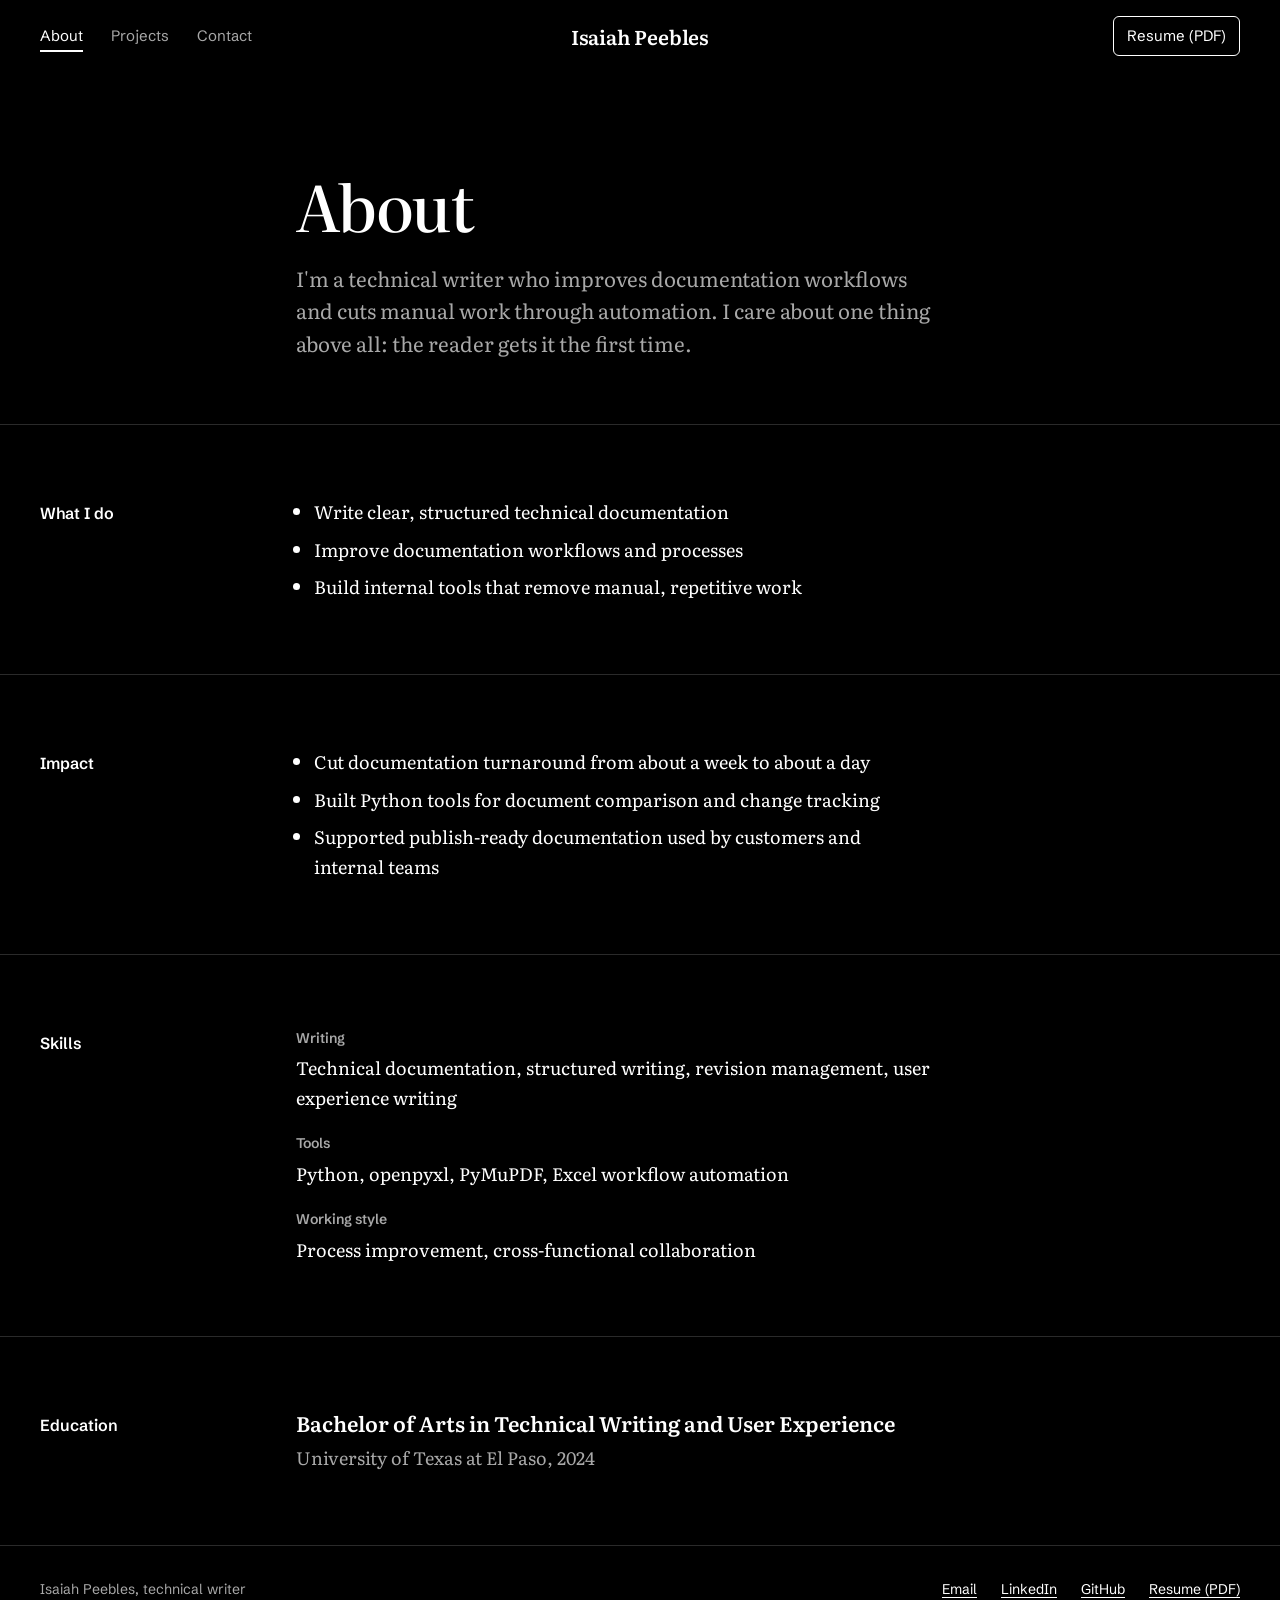
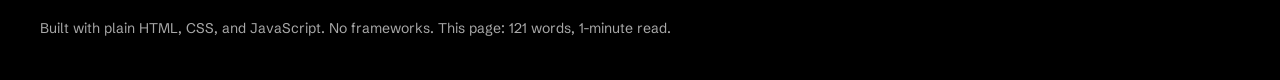
==== commit 2516d282: "Changed the front landing page design" ====
--- a/about.html
+++ b/about.html
@@ -30,8 +30,8 @@
       href="https://fonts.googleapis.com/css2?family=Literata:ital,opsz,wght@0,7..72,400..700;1,7..72,400&family=Schibsted+Grotesk:wght@400..700&display=swap"
       rel="stylesheet"
     />
-    <link rel="stylesheet" href="css/styles.css?v=5" />
-    <script defer src="js/main.js?v=5"></script>
+    <link rel="stylesheet" href="css/styles.css?v=14" />
+    <script defer src="js/main.js?v=14"></script>
     <link rel="expect" href="#main" blocking="render" />
     <script type="speculationrules">
       {
--- a/css/styles.css
+++ b/css/styles.css
@@ -100,10 +100,6 @@
 }
 
 /* ---------- Header ---------- */
-.site-header {
-  border-bottom: 1px solid var(--rule);
-}
-
 .header-inner {
   position: relative;
   display: flex;
@@ -221,7 +217,7 @@
 }
 
 .button-secondary {
-  background: transparent;
+  background: var(--bg);
   color: var(--text);
 }
 
@@ -238,45 +234,13 @@
   flex-direction: column;
   justify-content: center;
   /* Fill the first screen below the header; the rest waits for a scroll */
-  min-height: calc(100svh - 4.5rem - 1px);
+  min-height: calc(100svh - 4.5rem);
   padding-block: clamp(2.5rem, 7vh, 6rem) clamp(5.5rem, 12vh, 7rem);
-}
-
-.scroll-cue {
-  position: absolute;
-  bottom: clamp(1.25rem, 3vh, 2rem);
-  left: 50%;
-  display: flex;
-  flex-direction: column;
-  align-items: center;
-  gap: 0.6rem;
-  transform: translateX(-50%);
-  color: var(--muted);
-  font-family: var(--sans);
-  font-size: 0.75rem;
-  letter-spacing: 0.12em;
-  text-decoration: none;
-  text-transform: uppercase;
-}
-
-.scroll-cue:hover {
-  color: var(--text);
-}
-
-.scroll-cue-line {
-  width: 1px;
-  height: 2.5rem;
-  background: linear-gradient(var(--text), transparent);
-  transform-origin: top;
 }
 
 @media (prefers-reduced-motion: no-preference) {
   html {
     scroll-behavior: smooth;
-  }
-
-  .scroll-cue-line {
-    animation: cue 2s ease-in-out infinite;
   }
 
   /* Sections rise in as they scroll into view */
@@ -289,33 +253,18 @@
   }
 }
 
-@keyframes cue {
-  0% { transform: scaleY(0); opacity: 1; }
-  60% { transform: scaleY(1); opacity: 1; }
-  100% { transform: scaleY(1); opacity: 0; }
-}
-
 @keyframes rise {
   from { opacity: 0; transform: translateY(2.5rem); }
   to { opacity: 1; transform: none; }
 }
 
-/* Perspective grid behind the hero, fading out toward the center */
-.hero-grid {
+/* Particle terrain behind the hero (drawn by main.js) */
+.hero-field {
   position: absolute;
   inset: 0;
   z-index: -1;
   width: 100%;
   height: 100%;
-  fill: none;
-  stroke: var(--text);
-  stroke-opacity: 0.16;
-  -webkit-mask-image: radial-gradient(ellipse at var(--vx, 50%) var(--vy, 50%), transparent 15%, #000 75%);
-  mask-image: radial-gradient(ellipse at var(--vx, 50%) var(--vy, 50%), transparent 15%, #000 75%);
-}
-
-.hero-grid path {
-  vector-effect: non-scaling-stroke;
 }
 
 .hero-role {
@@ -445,17 +394,23 @@
   stroke-linejoin: round;
 }
 
-.gear-teeth {
+/* Solid gears with a ring and center hole */
+.gear-body {
+  fill: var(--text);
+}
+
+.gear-hole {
+  fill: var(--bg);
+}
+
+.gear-ring {
   fill: none;
-  stroke: var(--text);
-  stroke-width: 9;
-  stroke-dasharray: 1 1;
-}
-
-.gear-hub {
-  fill: var(--bg);
-  stroke: var(--text);
-  stroke-width: 3;
+  stroke: var(--bg);
+  stroke-width: 4;
+}
+
+.gear-ring--small {
+  stroke-width: 2.5;
 }
 
 @media (prefers-reduced-motion: no-preference) {
@@ -769,6 +724,10 @@
 ins {
   font-weight: 600;
   text-decoration: none;
+}
+
+.changelog td[data-label="Before"] {
+  color: var(--muted);
 }
 
 /* ---------- Selected work ---------- */
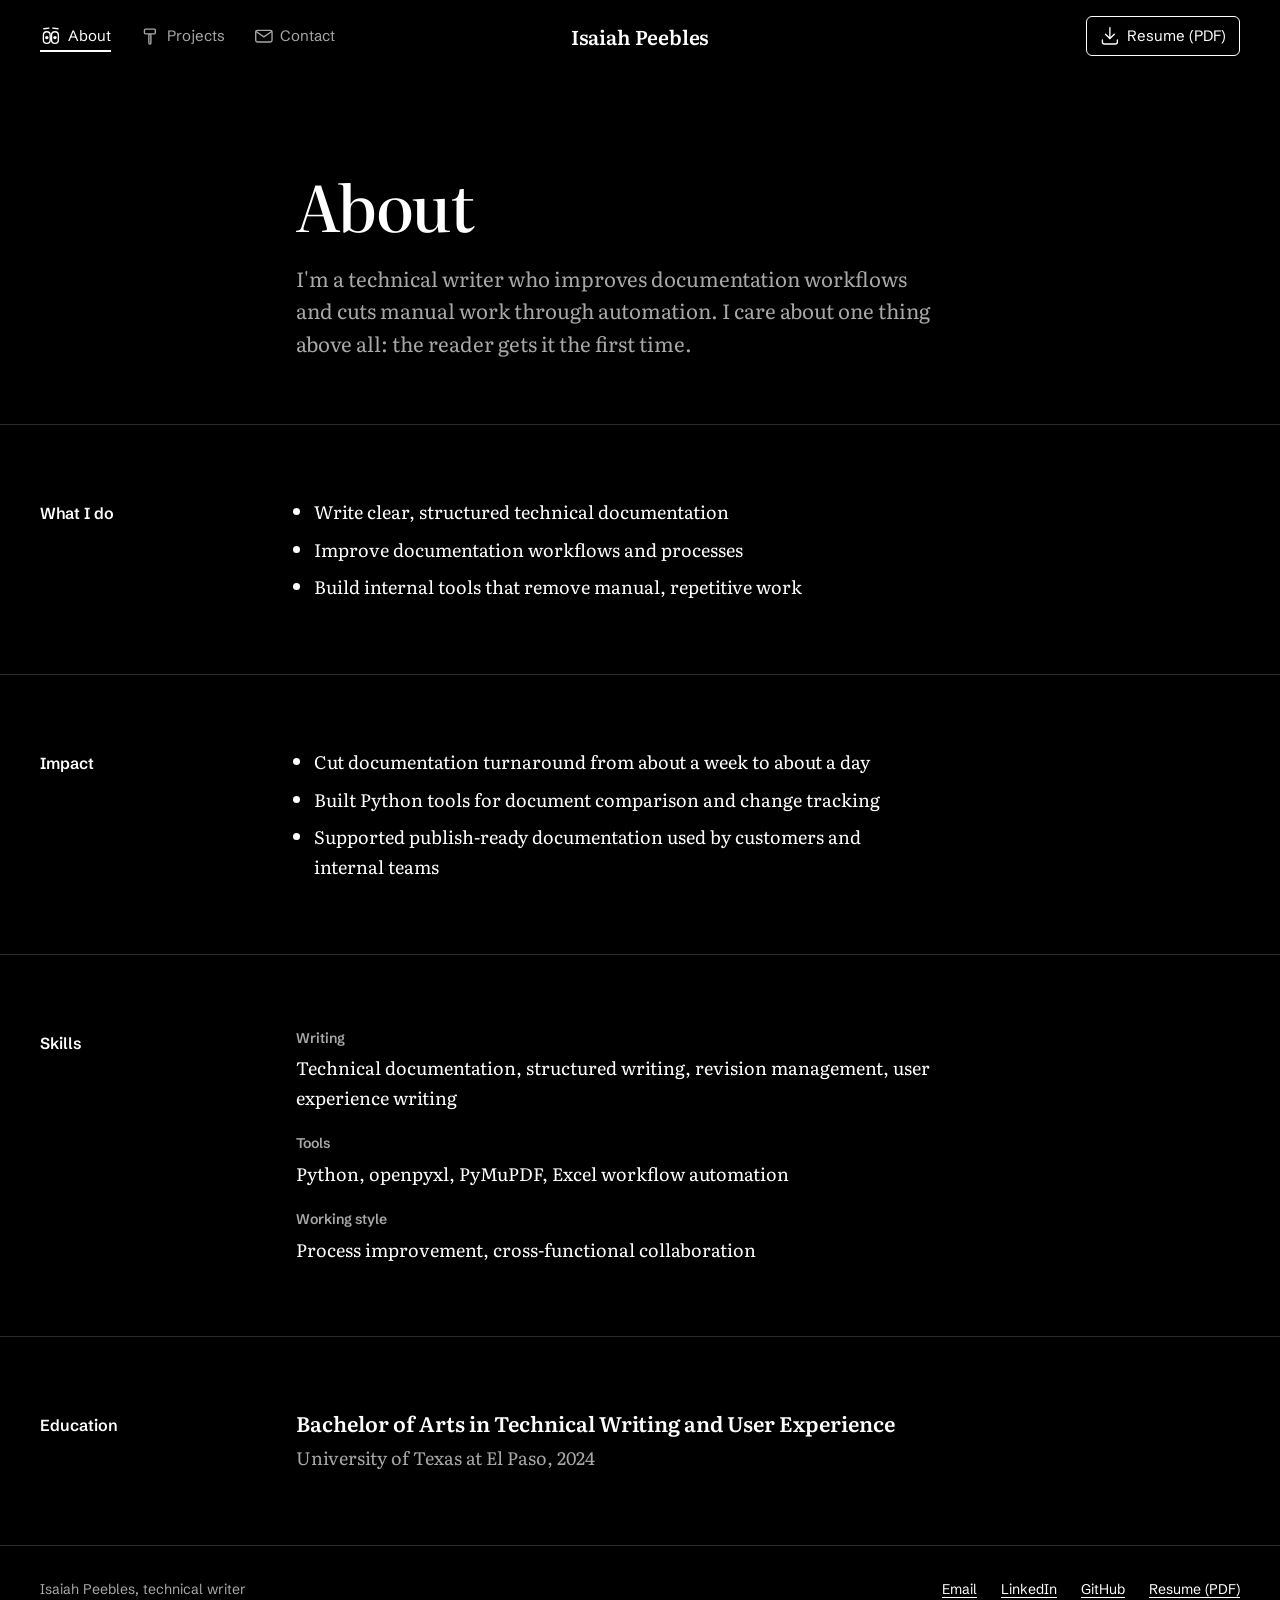
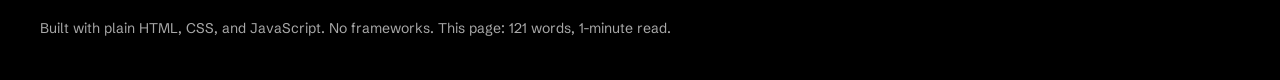
==== commit 39ddb45c: "Added some new animations" ====
--- a/about.html
+++ b/about.html
@@ -30,8 +30,8 @@
       href="https://fonts.googleapis.com/css2?family=Literata:ital,opsz,wght@0,7..72,400..700;1,7..72,400&family=Schibsted+Grotesk:wght@400..700&display=swap"
       rel="stylesheet"
     />
-    <link rel="stylesheet" href="css/styles.css?v=14" />
-    <script defer src="js/main.js?v=14"></script>
+    <link rel="stylesheet" href="css/styles.css?v=19" />
+    <script defer src="js/main.js?v=19"></script>
     <link rel="expect" href="#main" blocking="render" />
     <script type="speculationrules">
       {
--- a/css/styles.css
+++ b/css/styles.css
@@ -118,6 +118,19 @@
   font-weight: 600;
   letter-spacing: -0.01em;
   text-decoration: none;
+  white-space: nowrap;
+}
+
+/* Letters split by main.js for the decode effect */
+.brand-letter {
+  display: inline-flex;
+  justify-content: center;
+}
+
+.brand-letter.is-scrambled {
+  color: var(--muted);
+  font-family: var(--sans);
+  font-weight: 500;
 }
 
 .site-nav {
@@ -179,6 +192,79 @@
   font-family: var(--sans);
   font-size: 0.9375rem;
   cursor: pointer;
+}
+
+/* ---------- Nav doodles ---------- */
+/* Line icons added by main.js; they animate on hover */
+.site-nav .has-doodle {
+  display: inline-flex;
+  align-items: center;
+  gap: 0.4em;
+}
+
+.doodle {
+  flex: none;
+  width: 1.45em;
+  height: 1.45em;
+  overflow: visible;
+  fill: none;
+  stroke: currentColor;
+  stroke-width: 2;
+  stroke-linecap: round;
+  stroke-linejoin: round;
+}
+
+.doodle * {
+  transform-box: view-box;
+}
+
+.doodle .is-solid {
+  fill: currentColor;
+  stroke: none;
+}
+
+/* Covers whatever is tucked behind it, like the envelope's heart */
+.doodle .is-paper {
+  fill: var(--bg);
+}
+
+.site-nav .nav-resume:hover .is-paper {
+  fill: var(--text);
+}
+
+.doodle .is-hidden {
+  opacity: 0;
+}
+
+/* About's eyebrows go up and stay up while the link is hovered */
+@media (prefers-reduced-motion: no-preference) {
+  .doodle .brows {
+    transition: transform 0.25s cubic-bezier(0.3, 1.5, 0.5, 1);
+  }
+
+  .has-doodle:hover .brows,
+  .has-doodle:focus-visible .brows {
+    transform: translateY(-2.5px);
+  }
+}
+
+.doodle-draw {
+  stroke-dasharray: 1;
+}
+
+.doodle-label {
+  white-space: nowrap;
+}
+
+.doodle-label > span {
+  display: inline-block;
+}
+
+/* Brand sits between the links; drop the icons where they would crowd it */
+@media (min-width: 721px) and (max-width: 940px) {
+  .doodle {
+    display: none;
+  }
 }
 
 /* ---------- Buttons ---------- */
@@ -595,6 +681,9 @@
 
 /* The header stays put while the page content changes underneath it */
 .site-header {
+  /* Keeps the mobile menu above the hero, which has its own layer */
+  position: relative;
+  z-index: 10;
   view-transition-name: site-header;
 }
 
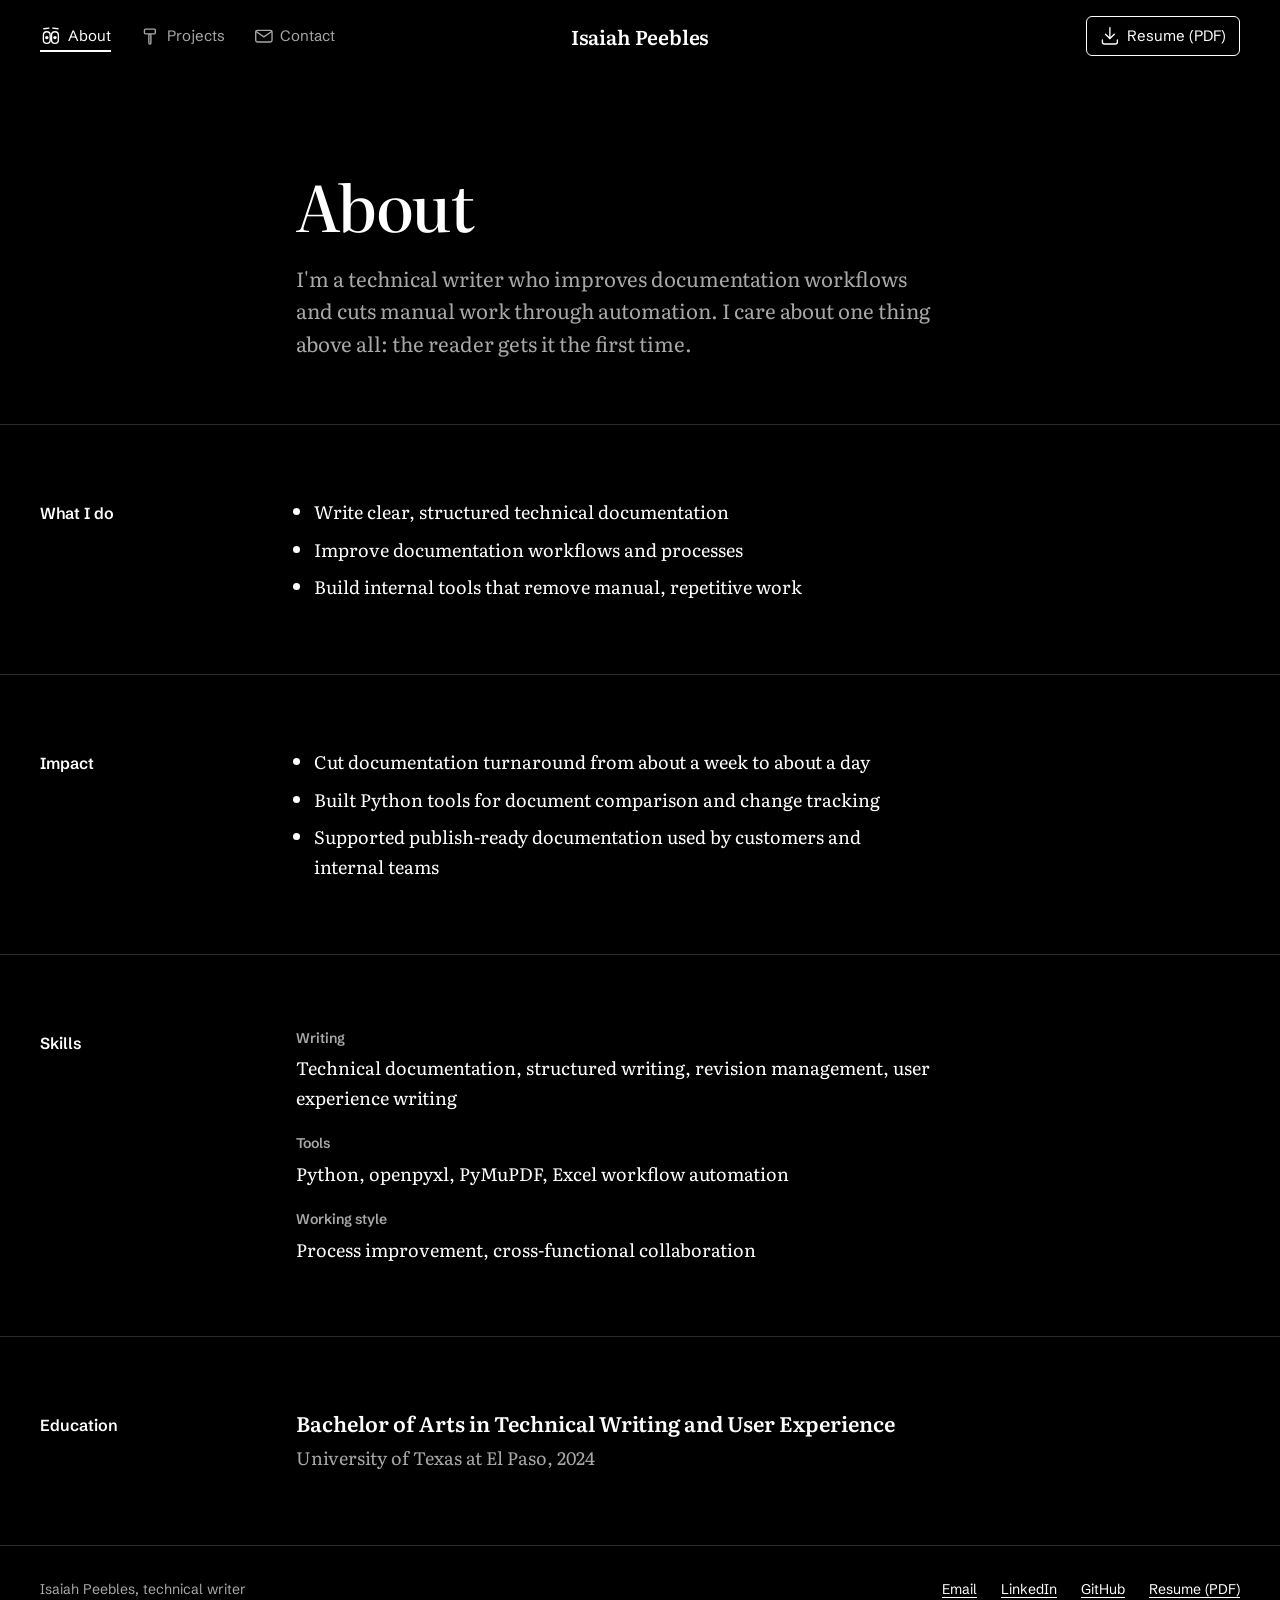
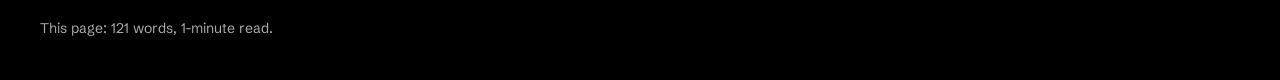
==== commit dd5f3a97: "Added some 3d elements" ====
--- a/about.html
+++ b/about.html
@@ -30,8 +30,8 @@
       href="https://fonts.googleapis.com/css2?family=Literata:ital,opsz,wght@0,7..72,400..700;1,7..72,400&family=Schibsted+Grotesk:wght@400..700&display=swap"
       rel="stylesheet"
     />
-    <link rel="stylesheet" href="css/styles.css?v=19" />
-    <script defer src="js/main.js?v=19"></script>
+    <link rel="stylesheet" href="css/styles.css?v=20" />
+    <script defer src="js/main.js?v=20"></script>
     <link rel="expect" href="#main" blocking="render" />
     <script type="speculationrules">
       {
--- a/css/styles.css
+++ b/css/styles.css
@@ -650,6 +650,24 @@
     opacity: 0;
     stroke-dashoffset: 0;
   }
+}
+
+/* WebGL version of the drawing (js/hero3d.js). Sized and placed over the
+   SVG by script; the SVG hides only once the first 3D frame is drawn. */
+.hero-art-3d {
+  position: absolute;
+  display: block;
+  opacity: 0;
+  pointer-events: none;
+  transition: opacity 0.6s ease;
+}
+
+.hero-art.is-3d .hero-art-3d {
+  opacity: 1;
+}
+
+.hero-art.is-3d svg {
+  visibility: hidden;
 }
 
 @media (max-width: 960px) {
